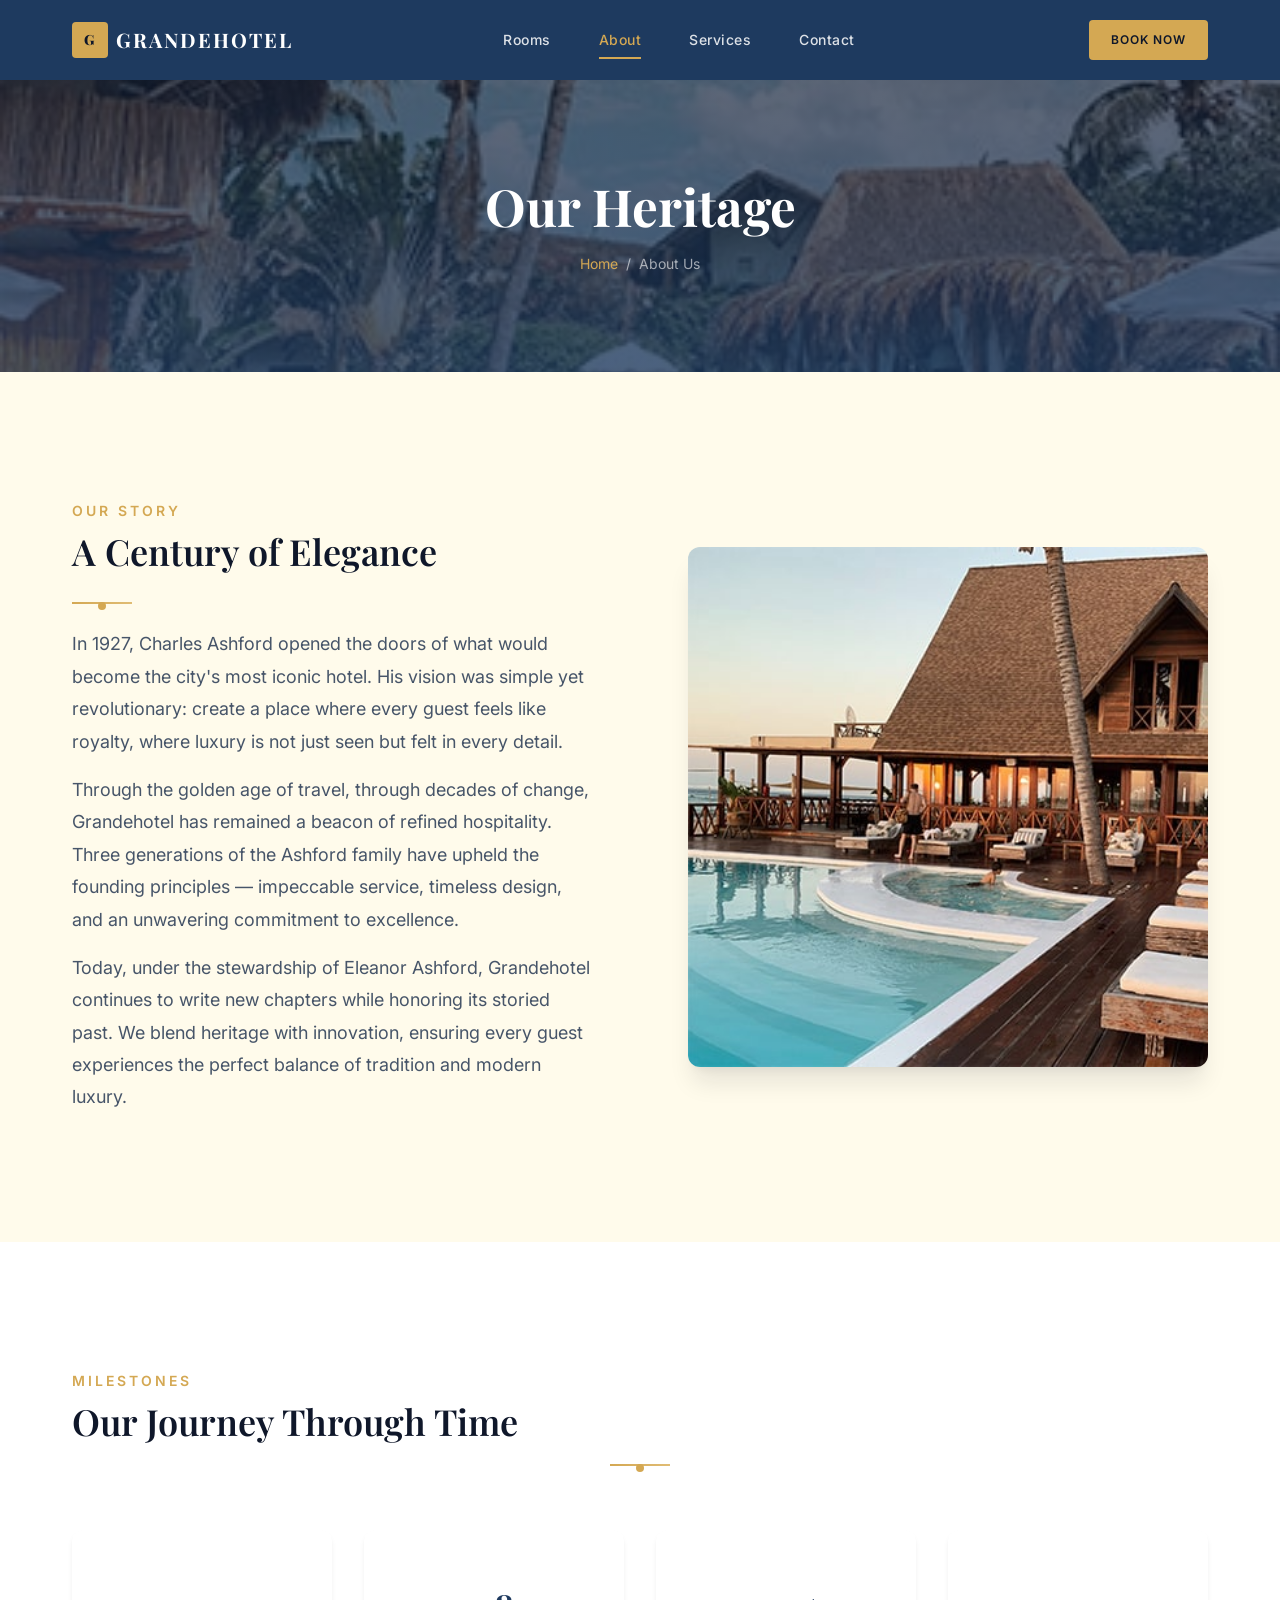
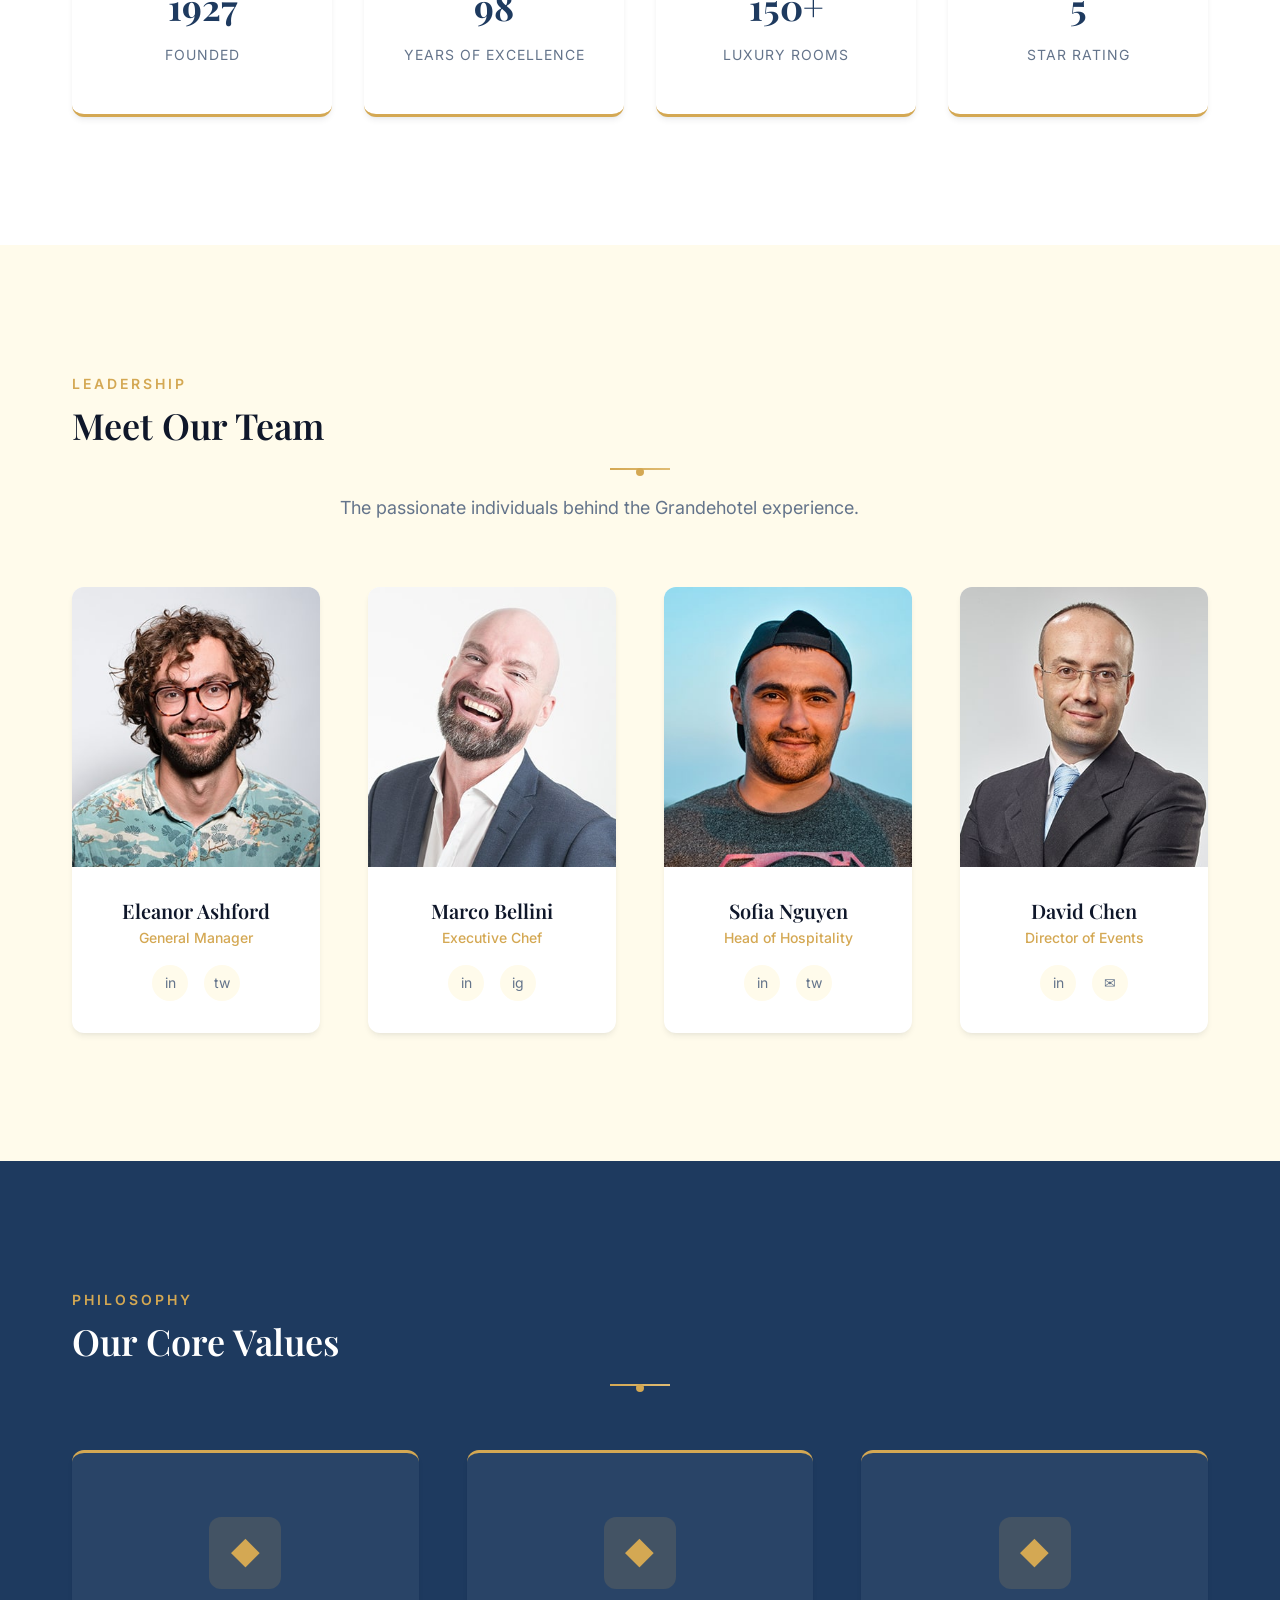
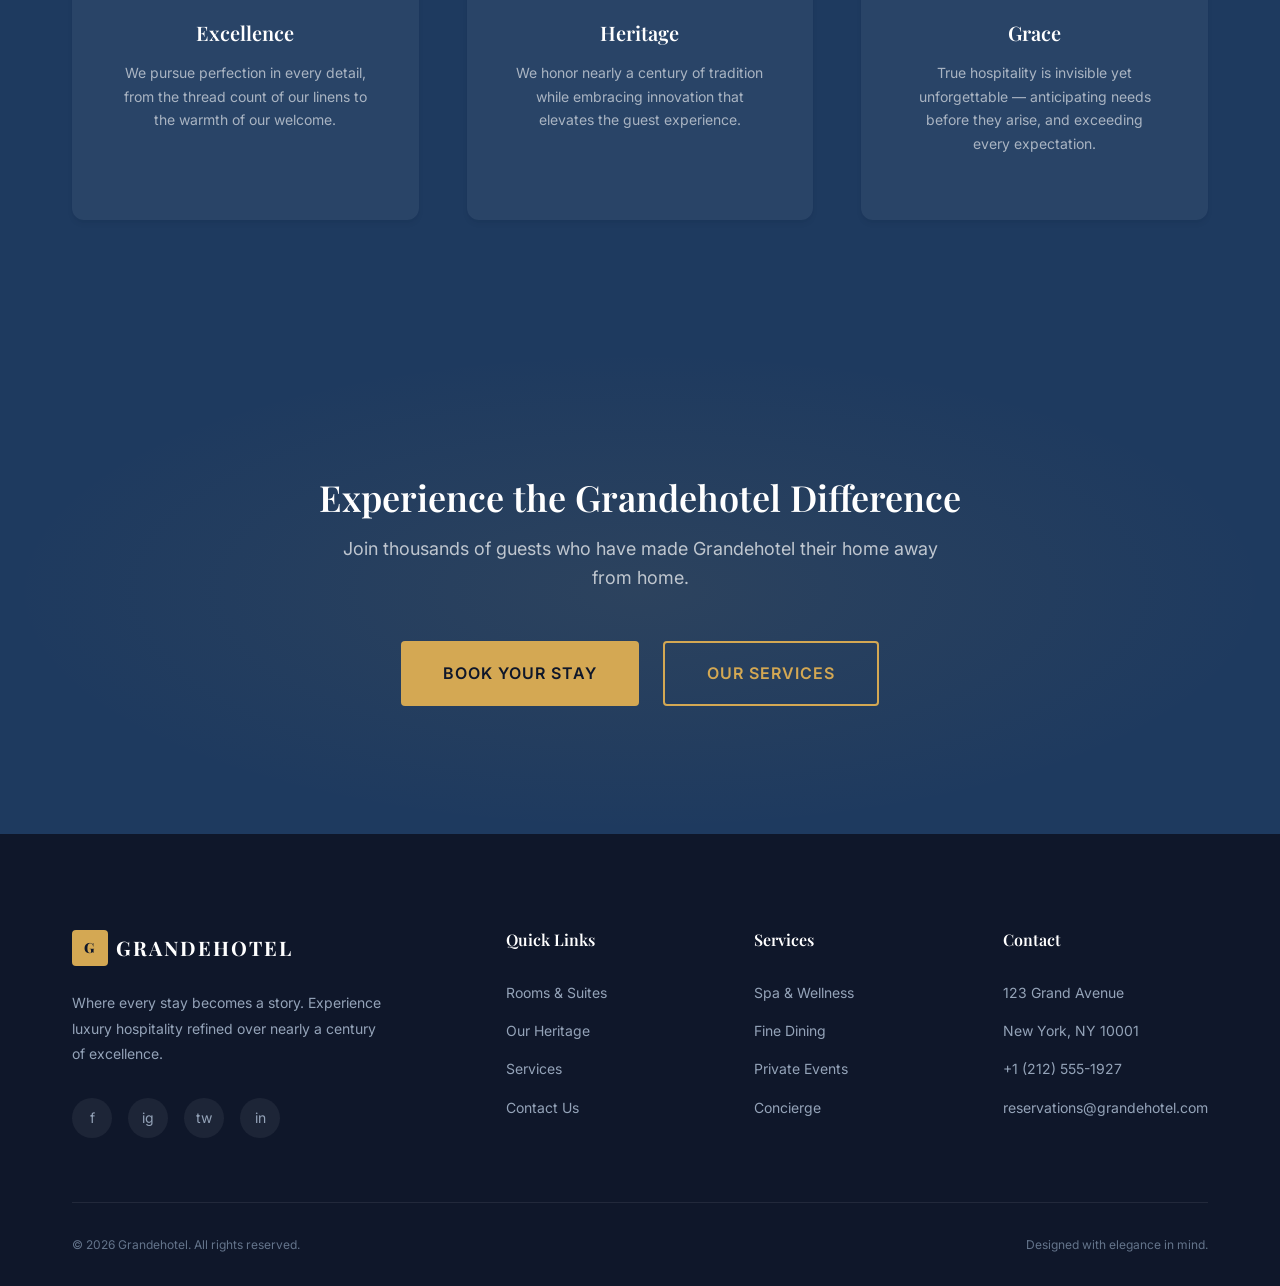
==== about.html @ 73b212d9 "Initial redesign: Hotel Booking Version: v1.0.0 Folder: hotel-booking-html-template" ====
<!DOCTYPE html>
<html lang="en">
<head>
  <meta charset="UTF-8">
  <meta name="viewport" content="width=device-width, initial-scale=1.0">
  <meta name="description" content="Discover the heritage and legacy of Grandehotel — nearly a century of luxury hospitality excellence.">
  <title>About Us — GRANDEHOTEL</title>
  <link rel="icon" href="data:image/svg+xml,<svg xmlns='http://www.w3.org/2000/svg' viewBox='0 0 100 100'><text y='.9em' font-size='90'>🏨</text></svg>">
  <link rel="stylesheet" href="assets/css/style.css">
</head>
<body>

  <!-- ========== HEADER ========== -->
  <header class="header header--dark-page">
    <div class="container header__inner">
      <a href="index.html" class="header__brand">
        <span class="header__brand-icon">G</span>
        GRANDEHOTEL
      </a>

      <nav class="header__nav">
        <a href="rooms.html" class="header__nav-link">Rooms</a>
        <a href="about.html" class="header__nav-link header__nav-link--active">About</a>
        <a href="services.html" class="header__nav-link">Services</a>
        <a href="contact.html" class="header__nav-link">Contact</a>
      </nav>

      <a href="contact.html#booking" class="btn btn--primary btn--sm header__cta">Book Now</a>

      <div class="header__burger" aria-label="Menu" role="button" tabindex="0">
        <span class="header__burger-line"></span>
        <span class="header__burger-line"></span>
        <span class="header__burger-line"></span>
      </div>
    </div>

    <nav class="header__mobile-nav">
      <a href="rooms.html" class="header__mobile-nav-link">Rooms</a>
      <a href="about.html" class="header__mobile-nav-link">About</a>
      <a href="services.html" class="header__mobile-nav-link">Services</a>
      <a href="contact.html" class="header__mobile-nav-link">Contact</a>
      <a href="contact.html#booking" class="btn btn--primary btn--full" style="margin-top:1rem;">Book Now</a>
    </nav>
  </header>

  <!-- ========== PAGE BANNER ========== -->
  <section class="page-banner">
    <div class="page-banner__bg" style="background-image: url('assets/img/about-2.jpg');"></div>
    <div class="container">
      <h1 class="page-banner__title">Our Heritage</h1>
      <div class="page-banner__breadcrumb">
        <a href="index.html">Home</a>
        <span>/</span>
        <span>About Us</span>
      </div>
    </div>
  </section>

  <!-- ========== OUR STORY ========== -->
  <section class="section section--cream">
    <div class="container">
      <div class="about-content">
        <div class="about-content__text reveal reveal--left">
          <span class="section-header__subtitle">Our Story</span>
          <h2>A Century of Elegance</h2>
          <div class="gold-divider gold-divider--left"></div>
          <p>In 1927, Charles Ashford opened the doors of what would become the city's most iconic hotel. His vision was simple yet revolutionary: create a place where every guest feels like royalty, where luxury is not just seen but felt in every detail.</p>
          <p>Through the golden age of travel, through decades of change, Grandehotel has remained a beacon of refined hospitality. Three generations of the Ashford family have upheld the founding principles — impeccable service, timeless design, and an unwavering commitment to excellence.</p>
          <p>Today, under the stewardship of Eleanor Ashford, Grandehotel continues to write new chapters while honoring its storied past. We blend heritage with innovation, ensuring every guest experiences the perfect balance of tradition and modern luxury.</p>
        </div>
        <div class="about-content__image reveal reveal--right">
          <img src="assets/img/about-3.jpg" alt="Grandehotel History" loading="lazy">
          <div class="about-content__image-accent"></div>
        </div>
      </div>
    </div>
  </section>

  <!-- ========== HISTORY TIMELINE ========== -->
  <section class="section section--white">
    <div class="container">
      <div class="section-header section-header--center reveal">
        <span class="section-header__subtitle">Milestones</span>
        <h2 class="section-header__title">Our Journey Through Time</h2>
        <div class="gold-divider"></div>
      </div>

      <div class="stats-grid reveal-stagger">
        <div class="stat-card">
          <div class="stat-card__number">1927</div>
          <div class="stat-card__label">Founded</div>
        </div>
        <div class="stat-card">
          <div class="stat-card__number">98</div>
          <div class="stat-card__label">Years of Excellence</div>
        </div>
        <div class="stat-card">
          <div class="stat-card__number">150+</div>
          <div class="stat-card__label">Luxury Rooms</div>
        </div>
        <div class="stat-card">
          <div class="stat-card__number">5</div>
          <div class="stat-card__label">Star Rating</div>
        </div>
      </div>
    </div>
  </section>

  <!-- ========== TEAM ========== -->
  <section class="section section--cream">
    <div class="container">
      <div class="section-header section-header--center reveal">
        <span class="section-header__subtitle">Leadership</span>
        <h2 class="section-header__title">Meet Our Team</h2>
        <div class="gold-divider"></div>
        <p class="section-header__text">The passionate individuals behind the Grandehotel experience.</p>
      </div>

      <div class="team-grid reveal-stagger">
        <div class="team-card">
          <div class="team-card__image">
            <img src="assets/img/team-1.jpg" alt="Eleanor Ashford" loading="lazy">
          </div>
          <div class="team-card__info">
            <h3 class="team-card__name">Eleanor Ashford</h3>
            <p class="team-card__role">General Manager</p>
            <div class="team-card__social">
              <a href="#" class="team-card__social-link" aria-label="LinkedIn">in</a>
              <a href="#" class="team-card__social-link" aria-label="Twitter">tw</a>
            </div>
          </div>
        </div>

        <div class="team-card">
          <div class="team-card__image">
            <img src="assets/img/team-2.jpg" alt="Marco Bellini" loading="lazy">
          </div>
          <div class="team-card__info">
            <h3 class="team-card__name">Marco Bellini</h3>
            <p class="team-card__role">Executive Chef</p>
            <div class="team-card__social">
              <a href="#" class="team-card__social-link" aria-label="LinkedIn">in</a>
              <a href="#" class="team-card__social-link" aria-label="Instagram">ig</a>
            </div>
          </div>
        </div>

        <div class="team-card">
          <div class="team-card__image">
            <img src="assets/img/team-3.jpg" alt="Sofia Nguyen" loading="lazy">
          </div>
          <div class="team-card__info">
            <h3 class="team-card__name">Sofia Nguyen</h3>
            <p class="team-card__role">Head of Hospitality</p>
            <div class="team-card__social">
              <a href="#" class="team-card__social-link" aria-label="LinkedIn">in</a>
              <a href="#" class="team-card__social-link" aria-label="Twitter">tw</a>
            </div>
          </div>
        </div>

        <div class="team-card">
          <div class="team-card__image">
            <img src="assets/img/team-4.jpg" alt="David Chen" loading="lazy">
          </div>
          <div class="team-card__info">
            <h3 class="team-card__name">David Chen</h3>
            <p class="team-card__role">Director of Events</p>
            <div class="team-card__social">
              <a href="#" class="team-card__social-link" aria-label="LinkedIn">in</a>
              <a href="#" class="team-card__social-link" aria-label="Email">✉</a>
            </div>
          </div>
        </div>
      </div>
    </div>
  </section>

  <!-- ========== VALUES ========== -->
  <section class="section section--navy">
    <div class="container">
      <div class="section-header section-header--center reveal">
        <span class="section-header__subtitle" style="color: var(--gold);">Philosophy</span>
        <h2 class="section-header__title">Our Core Values</h2>
        <div class="gold-divider"></div>
      </div>

      <div class="services-grid reveal-stagger">
        <div class="service-card" style="background: rgba(255,255,255,0.05); border-top-color: var(--gold);">
          <div class="service-card__icon" style="background: rgba(212,168,83,0.15);">◆</div>
          <h3 class="service-card__title" style="color: var(--white);">Excellence</h3>
          <p class="service-card__text" style="color: rgba(255,255,255,0.6);">We pursue perfection in every detail, from the thread count of our linens to the warmth of our welcome.</p>
        </div>
        <div class="service-card" style="background: rgba(255,255,255,0.05); border-top-color: var(--gold);">
          <div class="service-card__icon" style="background: rgba(212,168,83,0.15);">◆</div>
          <h3 class="service-card__title" style="color: var(--white);">Heritage</h3>
          <p class="service-card__text" style="color: rgba(255,255,255,0.6);">We honor nearly a century of tradition while embracing innovation that elevates the guest experience.</p>
        </div>
        <div class="service-card" style="background: rgba(255,255,255,0.05); border-top-color: var(--gold);">
          <div class="service-card__icon" style="background: rgba(212,168,83,0.15);">◆</div>
          <h3 class="service-card__title" style="color: var(--white);">Grace</h3>
          <p class="service-card__text" style="color: rgba(255,255,255,0.6);">True hospitality is invisible yet unforgettable — anticipating needs before they arise, and exceeding every expectation.</p>
        </div>
      </div>
    </div>
  </section>

  <!-- ========== CTA ========== -->
  <section class="cta-section">
    <div class="container">
      <h2 class="cta-section__title reveal">Experience the Grandehotel Difference</h2>
      <p class="cta-section__text reveal">Join thousands of guests who have made Grandehotel their home away from home.</p>
      <div class="cta-section__actions reveal">
        <a href="contact.html#booking" class="btn btn--primary btn--lg">Book Your Stay</a>
        <a href="services.html" class="btn btn--secondary btn--lg">Our Services</a>
      </div>
    </div>
  </section>

  <!-- ========== FOOTER ========== -->
  <footer class="footer">
    <div class="container">
      <div class="footer__top">
        <div>
          <div class="footer__brand">
            <span class="header__brand-icon">G</span>
            GRANDEHOTEL
          </div>
          <p class="footer__desc">Where every stay becomes a story. Experience luxury hospitality refined over nearly a century of excellence.</p>
          <div class="footer__social">
            <a href="#" class="footer__social-link" aria-label="Facebook">f</a>
            <a href="#" class="footer__social-link" aria-label="Instagram">ig</a>
            <a href="#" class="footer__social-link" aria-label="Twitter">tw</a>
            <a href="#" class="footer__social-link" aria-label="LinkedIn">in</a>
          </div>
        </div>
        <div>
          <h4 class="footer__col-title">Quick Links</h4>
          <div class="footer__links">
            <a href="rooms.html" class="footer__link">Rooms & Suites</a>
            <a href="about.html" class="footer__link">Our Heritage</a>
            <a href="services.html" class="footer__link">Services</a>
            <a href="contact.html" class="footer__link">Contact Us</a>
          </div>
        </div>
        <div>
          <h4 class="footer__col-title">Services</h4>
          <div class="footer__links">
            <a href="services.html" class="footer__link">Spa & Wellness</a>
            <a href="services.html" class="footer__link">Fine Dining</a>
            <a href="services.html" class="footer__link">Private Events</a>
            <a href="services.html" class="footer__link">Concierge</a>
          </div>
        </div>
        <div>
          <h4 class="footer__col-title">Contact</h4>
          <div class="footer__links">
            <span class="footer__link">123 Grand Avenue</span>
            <span class="footer__link">New York, NY 10001</span>
            <a href="tel:+12125551927" class="footer__link">+1 (212) 555-1927</a>
            <a href="mailto:reservations@grandehotel.com" class="footer__link">reservations@grandehotel.com</a>
          </div>
        </div>
      </div>
      <div class="footer__bottom">
        <span>&copy; 2026 Grandehotel. All rights reserved.</span>
        <span>Designed with elegance in mind.</span>
      </div>
    </div>
  </footer>

  <script src="assets/js/main.js"></script>
</body>
</html>
---- assets/css/style.css ----
/* ============================================
   GRANDEHOTEL — Luxury Hotel Booking Template
   Design System & Component Styles
   ============================================ */

/* --- Google Fonts --- */
@import url('https://fonts.googleapis.com/css2?family=Playfair+Display:ital,wght@0,400;0,500;0,600;0,700;0,800;1,400;1,500;1,600&family=Inter:wght@300;400;500;600;700&display=swap');

/* --- CSS Custom Properties --- */
:root {
  /* Colors */
  --navy: #1E3A5F;
  --navy-light: #2A4F7A;
  --navy-dark: #152B47;
  --gold: #D4A853;
  --gold-light: #E0BC74;
  --gold-dark: #B8903D;
  --cream: #FFFBEB;
  --cream-dark: #F5EED6;
  --dark: #0F172A;
  --dark-lighter: #1E293B;
  --white: #FFFFFF;
  --gray-100: #F1F5F9;
  --gray-200: #E2E8F0;
  --gray-300: #CBD5E1;
  --gray-400: #94A3B8;
  --gray-500: #64748B;
  --gray-600: #475569;
  --gray-700: #334155;
  --gray-800: #1E293B;
  --gray-900: #0F172A;

  /* Typography */
  --font-display: 'Playfair Display', Georgia, 'Times New Roman', serif;
  --font-body: 'Inter', -apple-system, BlinkMacSystemFont, 'Segoe UI', sans-serif;

  /* Font Sizes */
  --text-xs: 0.75rem;
  --text-sm: 0.875rem;
  --text-base: 1rem;
  --text-lg: 1.125rem;
  --text-xl: 1.25rem;
  --text-2xl: 1.5rem;
  --text-3xl: 1.875rem;
  --text-4xl: 2.25rem;
  --text-5xl: 3rem;
  --text-6xl: 3.75rem;

  /* Spacing */
  --space-xs: 0.25rem;
  --space-sm: 0.5rem;
  --space-md: 1rem;
  --space-lg: 1.5rem;
  --space-xl: 2rem;
  --space-2xl: 3rem;
  --space-3xl: 4rem;
  --space-4xl: 6rem;
  --space-5xl: 8rem;

  /* Layout */
  --container-max: 1200px;
  --container-narrow: 900px;
  --container-wide: 1400px;
  --header-height: 80px;

  /* Border Radius */
  --radius-sm: 4px;
  --radius-md: 8px;
  --radius-lg: 12px;
  --radius-xl: 16px;
  --radius-full: 9999px;

  /* Shadows */
  --shadow-sm: 0 1px 2px rgba(15, 23, 42, 0.05);
  --shadow-md: 0 4px 6px -1px rgba(15, 23, 42, 0.07), 0 2px 4px -2px rgba(15, 23, 42, 0.05);
  --shadow-lg: 0 10px 15px -3px rgba(15, 23, 42, 0.08), 0 4px 6px -4px rgba(15, 23, 42, 0.04);
  --shadow-xl: 0 20px 25px -5px rgba(15, 23, 42, 0.1), 0 8px 10px -6px rgba(15, 23, 42, 0.06);
  --shadow-gold: 0 4px 14px rgba(212, 168, 83, 0.25);

  /* Transitions */
  --transition-fast: 150ms ease;
  --transition-base: 250ms ease;
  --transition-slow: 400ms ease;
  --transition-elegant: 500ms cubic-bezier(0.25, 0.46, 0.45, 0.94);

  /* Z-index */
  --z-dropdown: 100;
  --z-sticky: 200;
  --z-header: 300;
  --z-overlay: 400;
  --z-modal: 500;
}

/* --- Reset & Base --- */
*,
*::before,
*::after {
  box-sizing: border-box;
  margin: 0;
  padding: 0;
}

html {
  scroll-behavior: smooth;
  -webkit-text-size-adjust: 100%;
  font-size: 16px;
}

body {
  font-family: var(--font-body);
  font-size: var(--text-base);
  font-weight: 400;
  line-height: 1.6;
  color: var(--gray-700);
  background-color: var(--cream);
  -webkit-font-smoothing: antialiased;
  -moz-osx-font-smoothing: grayscale;
  overflow-x: hidden;
}

img {
  max-width: 100%;
  height: auto;
  display: block;
}

a {
  text-decoration: none;
  color: inherit;
  transition: color var(--transition-base);
}

ul, ol {
  list-style: none;
}

button, input, textarea, select {
  font-family: inherit;
  font-size: inherit;
  border: none;
  outline: none;
  background: none;
}

button {
  cursor: pointer;
}

h1, h2, h3, h4, h5, h6 {
  font-family: var(--font-display);
  font-weight: 600;
  line-height: 1.2;
  color: var(--dark);
}

h1 { font-size: var(--text-5xl); }
h2 { font-size: var(--text-4xl); }
h3 { font-size: var(--text-2xl); }
h4 { font-size: var(--text-xl); }
h5 { font-size: var(--text-lg); }
h6 { font-size: var(--text-base); }

p {
  margin-bottom: var(--space-md);
}

p:last-child {
  margin-bottom: 0;
}

/* --- Utility Classes --- */
.container {
  width: 100%;
  max-width: var(--container-max);
  margin: 0 auto;
  padding: 0 var(--space-xl);
}

.container--narrow {
  max-width: var(--container-narrow);
}

.container--wide {
  max-width: var(--container-wide);
}

.section {
  padding: var(--space-5xl) 0;
}

.section--sm {
  padding: var(--space-3xl) 0;
}

.section--lg {
  padding: var(--space-5xl) 0;
}

.section--cream {
  background-color: var(--cream);
}

.section--white {
  background-color: var(--white);
}

.section--dark {
  background-color: var(--dark);
  color: var(--gray-300);
}

.section--dark h2,
.section--dark h3,
.section--dark h4 {
  color: var(--white);
}

.section--navy {
  background-color: var(--navy);
  color: var(--gray-200);
}

.section--navy h2,
.section--navy h3,
.section--navy h4 {
  color: var(--white);
}

/* Text alignment */
.text-center { text-align: center; }
.text-left { text-align: left; }
.text-right { text-align: right; }

/* --- Gold Divider --- */
.gold-divider {
  width: 60px;
  height: 2px;
  background: linear-gradient(90deg, var(--gold), var(--gold-light));
  margin: var(--space-lg) auto;
  border: none;
}

.gold-divider--left {
  margin-left: 0;
}

.gold-divider--wide {
  width: 100px;
}

.gold-divider::before {
  content: '';
  display: block;
  width: 8px;
  height: 8px;
  background: var(--gold);
  border-radius: 50%;
  margin: -3px auto 0;
}

/* --- Section Header --- */
.section-header {
  margin-bottom: var(--space-3xl);
}

.section-header__subtitle {
  font-family: var(--font-body);
  font-size: var(--text-sm);
  font-weight: 600;
  letter-spacing: 3px;
  text-transform: uppercase;
  color: var(--gold);
  margin-bottom: var(--space-sm);
  display: block;
}

.section-header__title {
  font-family: var(--font-display);
  font-size: var(--text-4xl);
  color: var(--dark);
  margin-bottom: var(--space-md);
}

.section-header__text {
  font-size: var(--text-lg);
  color: var(--gray-500);
  max-width: 600px;
}

.section-header--center .section-header__text {
  margin: 0 auto;
}

/* --- Buttons --- */
.btn {
  display: inline-flex;
  align-items: center;
  justify-content: center;
  gap: var(--space-sm);
  padding: 14px 32px;
  font-family: var(--font-body);
  font-size: var(--text-sm);
  font-weight: 600;
  letter-spacing: 1px;
  text-transform: uppercase;
  border-radius: var(--radius-sm);
  transition: all var(--transition-base);
  white-space: nowrap;
}

.btn--primary {
  background-color: var(--gold);
  color: var(--dark);
}

.btn--primary:hover {
  background-color: var(--gold-dark);
  box-shadow: var(--shadow-gold);
  transform: translateY(-1px);
}

.btn--secondary {
  background-color: transparent;
  color: var(--gold);
  border: 2px solid var(--gold);
}

.btn--secondary:hover {
  background-color: var(--gold);
  color: var(--dark);
}

.btn--dark {
  background-color: var(--navy);
  color: var(--white);
}

.btn--dark:hover {
  background-color: var(--navy-light);
}

.btn--white {
  background-color: var(--white);
  color: var(--dark);
}

.btn--white:hover {
  background-color: var(--cream);
  transform: translateY(-1px);
}

.btn--sm {
  padding: 10px 22px;
  font-size: var(--text-xs);
}

.btn--lg {
  padding: 18px 42px;
  font-size: var(--text-base);
}

.btn--full {
  width: 100%;
}

/* ============================================
   HEADER
   ============================================ */
.header {
  position: fixed;
  top: 0;
  left: 0;
  right: 0;
  height: var(--header-height);
  background-color: transparent;
  z-index: var(--z-header);
  transition: all var(--transition-base);
}

.header--scrolled {
  background-color: var(--white);
  box-shadow: var(--shadow-md);
}

.header--dark-page {
  background-color: var(--navy);
}

.header--dark-page.header--scrolled {
  background-color: var(--navy);
  box-shadow: var(--shadow-lg);
}

.header__inner {
  display: flex;
  align-items: center;
  justify-content: space-between;
  height: 100%;
}

/* Brand */
.header__brand {
  display: flex;
  align-items: center;
  gap: var(--space-sm);
  font-family: var(--font-display);
  font-size: var(--text-xl);
  font-weight: 700;
  color: var(--white);
  letter-spacing: 2px;
}

.header--scrolled .header__brand {
  color: var(--dark);
}

.header__brand-icon {
  width: 36px;
  height: 36px;
  display: flex;
  align-items: center;
  justify-content: center;
  background-color: var(--gold);
  color: var(--dark);
  font-size: var(--text-sm);
  font-weight: 800;
  border-radius: var(--radius-sm);
}

/* Nav */
.header__nav {
  display: flex;
  align-items: center;
  gap: var(--space-2xl);
}

.header__nav-link {
  font-family: var(--font-body);
  font-size: var(--text-sm);
  font-weight: 500;
  color: rgba(255, 255, 255, 0.85);
  letter-spacing: 0.5px;
  position: relative;
  padding: var(--space-sm) 0;
}

.header--scrolled .header__nav-link {
  color: var(--gray-600);
}

.header__nav-link:hover {
  color: var(--gold);
}

.header__nav-link::after {
  content: '';
  position: absolute;
  bottom: 0;
  left: 0;
  width: 0;
  height: 2px;
  background-color: var(--gold);
  transition: width var(--transition-base);
}

.header__nav-link:hover::after,
.header__nav-link--active::after {
  width: 100%;
}

.header__nav-link--active {
  color: var(--gold);
}

/* Header CTA */
.header__cta {
  margin-left: var(--space-lg);
}

/* Burger */
.header__burger {
  display: none;
  flex-direction: column;
  gap: 5px;
  width: 28px;
  padding: 4px 0;
  cursor: pointer;
}

.header__burger-line {
  display: block;
  width: 100%;
  height: 2px;
  background-color: var(--white);
  border-radius: 2px;
  transition: all var(--transition-base);
}

.header--scrolled .header__burger-line {
  background-color: var(--dark);
}

/* Mobile Nav */
.header__mobile-nav {
  display: none;
  position: fixed;
  top: var(--header-height);
  left: 0;
  right: 0;
  bottom: 0;
  background-color: var(--navy);
  z-index: var(--z-overlay);
  padding: var(--space-2xl);
}

.header__mobile-nav--open {
  display: flex;
  flex-direction: column;
  gap: var(--space-xl);
  animation: slideDown 0.3s ease;
}

.header__mobile-nav-link {
  font-family: var(--font-display);
  font-size: var(--text-2xl);
  color: var(--white);
  padding: var(--space-md) 0;
  border-bottom: 1px solid rgba(255, 255, 255, 0.1);
}

.header__mobile-nav-link:hover {
  color: var(--gold);
}

@keyframes slideDown {
  from { opacity: 0; transform: translateY(-10px); }
  to { opacity: 1; transform: translateY(0); }
}

/* ============================================
   HERO
   ============================================ */
.hero {
  position: relative;
  min-height: 100vh;
  display: flex;
  align-items: center;
  justify-content: center;
  overflow: hidden;
}

.hero__bg {
  position: absolute;
  inset: 0;
  background-size: cover;
  background-position: center;
  background-repeat: no-repeat;
}

.hero__bg::after {
  content: '';
  position: absolute;
  inset: 0;
  background: linear-gradient(
    180deg,
    rgba(15, 23, 42, 0.55) 0%,
    rgba(30, 58, 95, 0.7) 50%,
    rgba(15, 23, 42, 0.85) 100%
  );
}

.hero__content {
  position: relative;
  z-index: 2;
  text-align: center;
  max-width: 800px;
  padding: 0 var(--space-xl);
}

.hero__subtitle {
  font-family: var(--font-body);
  font-size: var(--text-sm);
  font-weight: 500;
  letter-spacing: 4px;
  text-transform: uppercase;
  color: var(--gold);
  margin-bottom: var(--space-lg);
  display: block;
}

.hero__title {
  font-family: var(--font-display);
  font-size: clamp(2.5rem, 5vw, 4.5rem);
  font-weight: 700;
  color: var(--white);
  line-height: 1.15;
  margin-bottom: var(--space-xl);
}

.hero__title span {
  color: var(--gold);
  font-style: italic;
}

.hero__text {
  font-size: var(--text-lg);
  color: rgba(255, 255, 255, 0.8);
  margin-bottom: var(--space-2xl);
  max-width: 600px;
  margin-left: auto;
  margin-right: auto;
}

.hero__actions {
  display: flex;
  gap: var(--space-lg);
  justify-content: center;
  flex-wrap: wrap;
}

/* Hero Booking Form */
.hero__booking {
  position: relative;
  z-index: 3;
  margin-top: var(--space-3xl);
  background-color: rgba(255, 255, 255, 0.95);
  backdrop-filter: blur(10px);
  border-radius: var(--radius-lg);
  padding: var(--space-2xl);
  box-shadow: var(--shadow-xl);
  max-width: 900px;
  margin-left: auto;
  margin-right: auto;
}

.hero__booking-form {
  display: grid;
  grid-template-columns: repeat(4, 1fr);
  gap: var(--space-lg);
  align-items: end;
}

.form-group {
  display: flex;
  flex-direction: column;
  gap: var(--space-xs);
}

.form-group__label {
  font-size: var(--text-xs);
  font-weight: 600;
  text-transform: uppercase;
  letter-spacing: 1px;
  color: var(--gray-500);
}

.form-group__input,
.form-group__select {
  padding: 12px 16px;
  border: 1px solid var(--gray-200);
  border-radius: var(--radius-sm);
  font-size: var(--text-sm);
  color: var(--dark);
  background-color: var(--white);
  transition: border-color var(--transition-base);
}

.form-group__input:focus,
.form-group__select:focus {
  border-color: var(--gold);
  box-shadow: 0 0 0 3px rgba(212, 168, 83, 0.15);
}

.form-group__input::placeholder {
  color: var(--gray-400);
}

/* ============================================
   ROOMS
   ============================================ */
.rooms-grid {
  display: grid;
  grid-template-columns: repeat(3, 1fr);
  gap: var(--space-2xl);
}

.room-card {
  background-color: var(--white);
  border-radius: var(--radius-lg);
  overflow: hidden;
  box-shadow: var(--shadow-md);
  transition: all var(--transition-elegant);
}

.room-card:hover {
  transform: translateY(-6px);
  box-shadow: var(--shadow-xl);
}

.room-card__image {
  position: relative;
  height: 260px;
  overflow: hidden;
}

.room-card__image img {
  width: 100%;
  height: 100%;
  object-fit: cover;
  transition: transform var(--transition-slow);
}

.room-card:hover .room-card__image img {
  transform: scale(1.06);
}

.room-card__badge {
  position: absolute;
  top: var(--space-lg);
  left: var(--space-lg);
  padding: 6px 14px;
  background-color: var(--gold);
  color: var(--dark);
  font-size: var(--text-xs);
  font-weight: 700;
  text-transform: uppercase;
  letter-spacing: 1px;
  border-radius: var(--radius-sm);
}

.room-card__price {
  position: absolute;
  bottom: var(--space-lg);
  right: var(--space-lg);
  padding: 8px 16px;
  background-color: rgba(15, 23, 42, 0.85);
  color: var(--white);
  border-radius: var(--radius-sm);
}

.room-card__price-amount {
  font-family: var(--font-display);
  font-size: var(--text-xl);
  font-weight: 700;
  color: var(--gold);
}

.room-card__price-night {
  font-size: var(--text-xs);
  color: rgba(255, 255, 255, 0.7);
  margin-left: 2px;
}

.room-card__body {
  padding: var(--space-xl);
}

.room-card__type {
  font-size: var(--text-xs);
  font-weight: 600;
  text-transform: uppercase;
  letter-spacing: 2px;
  color: var(--gold);
  margin-bottom: var(--space-sm);
}

.room-card__title {
  font-family: var(--font-display);
  font-size: var(--text-2xl);
  color: var(--dark);
  margin-bottom: var(--space-md);
}

.room-card__desc {
  font-size: var(--text-sm);
  color: var(--gray-500);
  line-height: 1.7;
  margin-bottom: var(--space-lg);
}

.room-card__amenities {
  display: flex;
  gap: var(--space-lg);
  padding-top: var(--space-lg);
  border-top: 1px solid var(--gray-200);
  margin-bottom: var(--space-lg);
}

.room-card__amenity {
  display: flex;
  align-items: center;
  gap: var(--space-xs);
  font-size: var(--text-xs);
  color: var(--gray-500);
}

.room-card__amenity-icon {
  color: var(--gold);
  font-size: var(--text-base);
}

/* ============================================
   ABOUT
   ============================================ */
.about-hero {
  position: relative;
  min-height: 60vh;
  display: flex;
  align-items: center;
  justify-content: center;
  overflow: hidden;
}

.about-hero__bg {
  position: absolute;
  inset: 0;
  background-size: cover;
  background-position: center;
}

.about-hero__bg::after {
  content: '';
  position: absolute;
  inset: 0;
  background: linear-gradient(
    180deg,
    rgba(15, 23, 42, 0.6) 0%,
    rgba(30, 58, 95, 0.75) 100%
  );
}

.about-hero__content {
  position: relative;
  z-index: 2;
  text-align: center;
  color: var(--white);
}

.about-hero__title {
  font-family: var(--font-display);
  font-size: clamp(2.5rem, 5vw, 4rem);
  font-weight: 700;
  color: var(--white);
  margin-bottom: var(--space-md);
}

.about-hero__text {
  font-size: var(--text-lg);
  color: rgba(255, 255, 255, 0.8);
}

/* About Content */
.about-content {
  display: grid;
  grid-template-columns: 1fr 1fr;
  gap: var(--space-4xl);
  align-items: center;
}

.about-content__image {
  border-radius: var(--radius-lg);
  overflow: hidden;
  box-shadow: var(--shadow-xl);
  position: relative;
}

.about-content__image img {
  width: 100%;
  height: auto;
  display: block;
}

.about-content__image-accent {
  position: absolute;
  bottom: -20px;
  right: -20px;
  width: 120px;
  height: 120px;
  border: 3px solid var(--gold);
  border-radius: var(--radius-lg);
  z-index: -1;
}

.about-content__text h2 {
  font-size: var(--text-4xl);
  margin-bottom: var(--space-xl);
}

.about-content__text p {
  color: var(--gray-600);
  font-size: var(--text-lg);
  line-height: 1.8;
}

/* Stats */
.stats-grid {
  display: grid;
  grid-template-columns: repeat(4, 1fr);
  gap: var(--space-xl);
  margin-top: var(--space-3xl);
}

.stat-card {
  text-align: center;
  padding: var(--space-2xl) var(--space-lg);
  background-color: var(--white);
  border-radius: var(--radius-lg);
  box-shadow: var(--shadow-md);
  border-bottom: 3px solid var(--gold);
}

.stat-card__number {
  font-family: var(--font-display);
  font-size: var(--text-4xl);
  font-weight: 700;
  color: var(--navy);
  margin-bottom: var(--space-sm);
}

.stat-card__label {
  font-size: var(--text-sm);
  color: var(--gray-500);
  text-transform: uppercase;
  letter-spacing: 1px;
}

/* ============================================
   TEAM
   ============================================ */
.team-grid {
  display: grid;
  grid-template-columns: repeat(4, 1fr);
  gap: var(--space-2xl);
}

.team-card {
  text-align: center;
  background-color: var(--white);
  border-radius: var(--radius-lg);
  overflow: hidden;
  box-shadow: var(--shadow-md);
  transition: all var(--transition-elegant);
}

.team-card:hover {
  transform: translateY(-4px);
  box-shadow: var(--shadow-xl);
}

.team-card__image {
  width: 100%;
  height: 280px;
  overflow: hidden;
}

.team-card__image img {
  width: 100%;
  height: 100%;
  object-fit: cover;
  transition: transform var(--transition-slow);
}

.team-card:hover .team-card__image img {
  transform: scale(1.05);
}

.team-card__info {
  padding: var(--space-xl);
}

.team-card__name {
  font-family: var(--font-display);
  font-size: var(--text-xl);
  color: var(--dark);
  margin-bottom: var(--space-xs);
}

.team-card__role {
  font-size: var(--text-sm);
  color: var(--gold);
  font-weight: 500;
  margin-bottom: var(--space-md);
}

.team-card__social {
  display: flex;
  justify-content: center;
  gap: var(--space-md);
}

.team-card__social-link {
  width: 36px;
  height: 36px;
  display: flex;
  align-items: center;
  justify-content: center;
  border-radius: 50%;
  background-color: var(--cream);
  color: var(--gray-500);
  font-size: var(--text-sm);
  transition: all var(--transition-base);
}

.team-card__social-link:hover {
  background-color: var(--gold);
  color: var(--white);
}

/* ============================================
   SERVICES / AMENITIES
   ============================================ */
.services-grid {
  display: grid;
  grid-template-columns: repeat(3, 1fr);
  gap: var(--space-2xl);
}

.service-card {
  padding: var(--space-3xl) var(--space-2xl);
  background-color: var(--white);
  border-radius: var(--radius-lg);
  text-align: center;
  box-shadow: var(--shadow-md);
  transition: all var(--transition-elegant);
  border-top: 3px solid transparent;
}

.service-card:hover {
  transform: translateY(-4px);
  box-shadow: var(--shadow-xl);
  border-top-color: var(--gold);
}

.service-card__icon {
  width: 72px;
  height: 72px;
  margin: 0 auto var(--space-xl);
  display: flex;
  align-items: center;
  justify-content: center;
  background-color: var(--cream);
  color: var(--gold);
  font-size: var(--text-3xl);
  border-radius: var(--radius-lg);
  transition: all var(--transition-base);
}

.service-card:hover .service-card__icon {
  background-color: var(--gold);
  color: var(--white);
}

.service-card__title {
  font-family: var(--font-display);
  font-size: var(--text-xl);
  color: var(--dark);
  margin-bottom: var(--space-md);
}

.service-card__text {
  font-size: var(--text-sm);
  color: var(--gray-500);
  line-height: 1.7;
}

/* Amenities Detail Grid */
.amenities-detail-grid {
  display: grid;
  grid-template-columns: repeat(2, 1fr);
  gap: var(--space-2xl);
}

.amenity-detail {
  display: flex;
  gap: var(--space-xl);
  padding: var(--space-xl);
  background-color: var(--white);
  border-radius: var(--radius-lg);
  box-shadow: var(--shadow-sm);
}

.amenity-detail__icon {
  width: 56px;
  height: 56px;
  min-width: 56px;
  display: flex;
  align-items: center;
  justify-content: center;
  background-color: var(--cream);
  color: var(--gold);
  font-size: var(--text-2xl);
  border-radius: var(--radius-md);
}

.amenity-detail__content h4 {
  font-size: var(--text-lg);
  margin-bottom: var(--space-sm);
}

.amenity-detail__content p {
  font-size: var(--text-sm);
  color: var(--gray-500);
}

/* Video Section */
.video-section {
  position: relative;
  border-radius: var(--radius-xl);
  overflow: hidden;
  height: 500px;
  background-color: var(--dark);
}

.video-section__bg {
  width: 100%;
  height: 100%;
  object-fit: cover;
  opacity: 0.6;
}

.video-section__overlay {
  position: absolute;
  inset: 0;
  display: flex;
  flex-direction: column;
  align-items: center;
  justify-content: center;
  background: rgba(15, 23, 42, 0.4);
}

.video-section__play {
  width: 90px;
  height: 90px;
  display: flex;
  align-items: center;
  justify-content: center;
  background-color: var(--gold);
  color: var(--dark);
  border-radius: 50%;
  font-size: var(--text-2xl);
  cursor: pointer;
  transition: all var(--transition-base);
  box-shadow: 0 0 0 12px rgba(212, 168, 83, 0.2);
  margin-bottom: var(--space-xl);
}

.video-section__play:hover {
  transform: scale(1.1);
  box-shadow: 0 0 0 18px rgba(212, 168, 83, 0.15);
}

.video-section__play::after {
  content: '';
  display: block;
  width: 0;
  height: 0;
  border-style: solid;
  border-width: 12px 0 12px 20px;
  border-color: transparent transparent transparent var(--dark);
  margin-left: 4px;
}

.video-section__title {
  font-family: var(--font-display);
  font-size: var(--text-3xl);
  color: var(--white);
}

/* ============================================
   TESTIMONIALS
   ============================================ */
.testimonials-grid {
  display: grid;
  grid-template-columns: repeat(2, 1fr);
  gap: var(--space-2xl);
}

.testimonial-card {
  padding: var(--space-2xl);
  background-color: var(--white);
  border-radius: var(--radius-lg);
  box-shadow: var(--shadow-md);
  position: relative;
}

.testimonial-card::before {
  content: '\201C';
  position: absolute;
  top: var(--space-lg);
  right: var(--space-2xl);
  font-family: var(--font-display);
  font-size: 6rem;
  color: var(--gold);
  opacity: 0.2;
  line-height: 1;
}

.testimonial-card__stars {
  display: flex;
  gap: 4px;
  margin-bottom: var(--space-lg);
  color: var(--gold);
  font-size: var(--text-sm);
}

.testimonial-card__text {
  font-family: var(--font-display);
  font-size: var(--text-lg);
  font-style: italic;
  color: var(--gray-700);
  line-height: 1.8;
  margin-bottom: var(--space-xl);
}

.testimonial-card__author {
  display: flex;
  align-items: center;
  gap: var(--space-md);
}

.testimonial-card__avatar {
  width: 56px;
  height: 56px;
  border-radius: 50%;
  overflow: hidden;
  border: 2px solid var(--gold);
}

.testimonial-card__avatar img {
  width: 100%;
  height: 100%;
  object-fit: cover;
}

.testimonial-card__name {
  font-family: var(--font-display);
  font-size: var(--text-base);
  font-weight: 600;
  color: var(--dark);
}

.testimonial-card__role {
  font-size: var(--text-xs);
  color: var(--gray-500);
}

/* ============================================
   BOOKING FORM (Contact / Inquiry)
   ============================================ */
.booking-form {
  max-width: 700px;
  margin: 0 auto;
}

.booking-form__grid {
  display: grid;
  grid-template-columns: 1fr 1fr;
  gap: var(--space-lg);
  margin-bottom: var(--space-lg);
}

.booking-form__grid--full {
  grid-template-columns: 1fr;
}

.form-group textarea {
  resize: vertical;
  min-height: 120px;
}

.booking-form__submit {
  margin-top: var(--space-lg);
  text-align: center;
}

/* ============================================
   CONTACT
   ============================================ */
.contact-grid {
  display: grid;
  grid-template-columns: repeat(3, 1fr);
  gap: var(--space-2xl);
  margin-bottom: var(--space-3xl);
}

.contact-card {
  padding: var(--space-2xl);
  background-color: var(--white);
  border-radius: var(--radius-lg);
  text-align: center;
  box-shadow: var(--shadow-md);
  transition: all var(--transition-base);
}

.contact-card:hover {
  transform: translateY(-3px);
  box-shadow: var(--shadow-lg);
}

.contact-card__icon {
  width: 60px;
  height: 60px;
  margin: 0 auto var(--space-lg);
  display: flex;
  align-items: center;
  justify-content: center;
  background-color: var(--cream);
  color: var(--gold);
  font-size: var(--text-2xl);
  border-radius: 50%;
}

.contact-card__title {
  font-family: var(--font-display);
  font-size: var(--text-lg);
  color: var(--dark);
  margin-bottom: var(--space-sm);
}

.contact-card__text {
  font-size: var(--text-sm);
  color: var(--gray-500);
  line-height: 1.7;
}

.contact-card__link {
  display: inline-block;
  margin-top: var(--space-sm);
  color: var(--gold);
  font-weight: 600;
  font-size: var(--text-sm);
}

.contact-card__link:hover {
  color: var(--gold-dark);
}

/* Map Placeholder */
.map-placeholder {
  width: 100%;
  height: 400px;
  background-color: var(--gray-200);
  border-radius: var(--radius-lg);
  display: flex;
  align-items: center;
  justify-content: center;
  overflow: hidden;
}

.map-placeholder__content {
  text-align: center;
  color: var(--gray-500);
}

.map-placeholder__icon {
  font-size: var(--text-4xl);
  margin-bottom: var(--space-md);
  color: var(--gold);
}

.map-placeholder__text {
  font-size: var(--text-lg);
  font-weight: 500;
}

/* Hours Table */
.hours-table {
  width: 100%;
  max-width: 500px;
  margin: 0 auto;
  background-color: var(--white);
  border-radius: var(--radius-lg);
  overflow: hidden;
  box-shadow: var(--shadow-md);
}

.hours-table__row {
  display: flex;
  justify-content: space-between;
  padding: var(--space-lg) var(--space-xl);
  border-bottom: 1px solid var(--gray-200);
}

.hours-table__row:last-child {
  border-bottom: none;
}

.hours-table__day {
  font-weight: 600;
  color: var(--dark);
  font-size: var(--text-sm);
}

.hours-table__time {
  color: var(--gray-500);
  font-size: var(--text-sm);
}

/* ============================================
   CTA
   ============================================ */
.cta-section {
  position: relative;
  padding: var(--space-5xl) 0;
  background-color: var(--navy);
  text-align: center;
  overflow: hidden;
}

.cta-section::before {
  content: '';
  position: absolute;
  inset: 0;
  background: radial-gradient(ellipse at center, rgba(212, 168, 83, 0.08) 0%, transparent 70%);
}

.cta-section__title {
  font-family: var(--font-display);
  font-size: var(--text-4xl);
  color: var(--white);
  margin-bottom: var(--space-md);
  position: relative;
}

.cta-section__text {
  font-size: var(--text-lg);
  color: rgba(255, 255, 255, 0.7);
  margin-bottom: var(--space-2xl);
  max-width: 600px;
  margin-left: auto;
  margin-right: auto;
  position: relative;
}

.cta-section__actions {
  position: relative;
  display: flex;
  gap: var(--space-lg);
  justify-content: center;
  flex-wrap: wrap;
}

/* ============================================
   FOOTER
   ============================================ */
.footer {
  background-color: var(--dark);
  color: var(--gray-400);
  padding-top: var(--space-4xl);
}

.footer__top {
  display: grid;
  grid-template-columns: 2fr 1fr 1fr 1fr;
  gap: var(--space-3xl);
  padding-bottom: var(--space-3xl);
  border-bottom: 1px solid rgba(255, 255, 255, 0.08);
}

.footer__brand {
  font-family: var(--font-display);
  font-size: var(--text-xl);
  font-weight: 700;
  color: var(--white);
  letter-spacing: 2px;
  margin-bottom: var(--space-lg);
  display: flex;
  align-items: center;
  gap: var(--space-sm);
}

.footer__desc {
  font-size: var(--text-sm);
  line-height: 1.8;
  color: var(--gray-400);
  margin-bottom: var(--space-xl);
  max-width: 320px;
}

.footer__social {
  display: flex;
  gap: var(--space-md);
}

.footer__social-link {
  width: 40px;
  height: 40px;
  display: flex;
  align-items: center;
  justify-content: center;
  border-radius: 50%;
  background-color: rgba(255, 255, 255, 0.06);
  color: var(--gray-400);
  font-size: var(--text-sm);
  transition: all var(--transition-base);
}

.footer__social-link:hover {
  background-color: var(--gold);
  color: var(--dark);
}

.footer__col-title {
  font-family: var(--font-display);
  font-size: var(--text-base);
  font-weight: 600;
  color: var(--white);
  margin-bottom: var(--space-xl);
}

.footer__links {
  display: flex;
  flex-direction: column;
  gap: var(--space-md);
}

.footer__link {
  font-size: var(--text-sm);
  color: var(--gray-400);
  transition: color var(--transition-base);
}

.footer__link:hover {
  color: var(--gold);
}

.footer__bottom {
  display: flex;
  justify-content: space-between;
  align-items: center;
  padding: var(--space-xl) 0;
  font-size: var(--text-xs);
  color: var(--gray-500);
}

.footer__bottom a {
  color: var(--gold);
}

.footer__bottom a:hover {
  color: var(--gold-light);
}

/* ============================================
   PAGE BANNER
   ============================================ */
.page-banner {
  position: relative;
  padding: calc(var(--header-height) + var(--space-4xl)) 0 var(--space-4xl);
  background-color: var(--navy);
  text-align: center;
  overflow: hidden;
}

.page-banner__title {
  font-family: var(--font-display);
  font-size: clamp(2rem, 4vw, 3.5rem);
  font-weight: 700;
  color: var(--white);
  margin-bottom: var(--space-md);
  position: relative;
}

.page-banner__breadcrumb {
  display: flex;
  justify-content: center;
  gap: var(--space-sm);
  font-size: var(--text-sm);
  color: rgba(255, 255, 255, 0.6);
  position: relative;
}

.page-banner__breadcrumb a {
  color: var(--gold);
}

.page-banner__breadcrumb a:hover {
  color: var(--gold-light);
}

.page-banner__bg {
  position: absolute;
  inset: 0;
  background-size: cover;
  background-position: center;
}

.page-banner__bg::after {
  content: '';
  position: absolute;
  inset: 0;
  background: linear-gradient(180deg, rgba(15, 23, 42, 0.65) 0%, rgba(30, 58, 95, 0.8) 100%);
}

/* ============================================
   REVEAL ANIMATIONS
   ============================================ */
.reveal {
  opacity: 0;
  transform: translateY(30px);
  transition: opacity 0.8s ease, transform 0.8s ease;
}

.reveal--visible {
  opacity: 1;
  transform: translateY(0);
}

.reveal--left {
  transform: translateX(-40px);
}

.reveal--left.reveal--visible {
  transform: translateX(0);
}

.reveal--right {
  transform: translateX(40px);
}

.reveal--right.reveal--visible {
  transform: translateX(0);
}

.reveal--scale {
  transform: scale(0.95);
}

.reveal--scale.reveal--visible {
  transform: scale(1);
}

/* Staggered children */
.reveal-stagger > * {
  opacity: 0;
  transform: translateY(20px);
  transition: opacity 0.6s ease, transform 0.6s ease;
}

.reveal-stagger--visible > *:nth-child(1) { transition-delay: 0s; opacity: 1; transform: translateY(0); }
.reveal-stagger--visible > *:nth-child(2) { transition-delay: 0.1s; opacity: 1; transform: translateY(0); }
.reveal-stagger--visible > *:nth-child(3) { transition-delay: 0.2s; opacity: 1; transform: translateY(0); }
.reveal-stagger--visible > *:nth-child(4) { transition-delay: 0.3s; opacity: 1; transform: translateY(0); }
.reveal-stagger--visible > *:nth-child(5) { transition-delay: 0.4s; opacity: 1; transform: translateY(0); }
.reveal-stagger--visible > *:nth-child(6) { transition-delay: 0.5s; opacity: 1; transform: translateY(0); }

/* ============================================
   RESPONSIVE
   ============================================ */
@media (max-width: 980px) {
  .hero__booking-form {
    grid-template-columns: 1fr 1fr;
  }

  .rooms-grid {
    grid-template-columns: repeat(2, 1fr);
  }

  .services-grid {
    grid-template-columns: repeat(2, 1fr);
  }

  .about-content {
    grid-template-columns: 1fr;
    gap: var(--space-2xl);
  }

  .team-grid {
    grid-template-columns: repeat(2, 1fr);
  }

  .stats-grid {
    grid-template-columns: repeat(2, 1fr);
  }

  .testimonials-grid {
    grid-template-columns: 1fr;
  }

  .contact-grid {
    grid-template-columns: 1fr;
  }

  .footer__top {
    grid-template-columns: 1fr 1fr;
    gap: var(--space-2xl);
  }

  .amenities-detail-grid {
    grid-template-columns: 1fr;
  }
}

@media (max-width: 720px) {
  :root {
    --header-height: 70px;
  }

  h1 { font-size: var(--text-3xl); }
  h2 { font-size: var(--text-2xl); }
  h3 { font-size: var(--text-xl); }

  .container {
    padding: 0 var(--space-lg);
  }

  .section {
    padding: var(--space-3xl) 0;
  }

  /* Header mobile */
  .header__nav {
    display: none;
  }

  .header__cta {
    display: none;
  }

  .header__burger {
    display: flex;
  }

  .header__brand {
    font-size: var(--text-lg);
  }

  /* Hero */
  .hero {
    min-height: 90vh;
  }

  .hero__booking-form {
    grid-template-columns: 1fr;
  }

  .hero__booking {
    padding: var(--space-xl);
    margin-left: var(--space-lg);
    margin-right: var(--space-lg);
  }

  /* Rooms */
  .rooms-grid {
    grid-template-columns: 1fr;
  }

  .room-card__image {
    height: 220px;
  }

  /* Services */
  .services-grid {
    grid-template-columns: 1fr;
  }

  .team-grid {
    grid-template-columns: 1fr;
    max-width: 400px;
    margin: 0 auto;
  }

  .stats-grid {
    grid-template-columns: 1fr 1fr;
  }

  /* Booking form */
  .booking-form__grid {
    grid-template-columns: 1fr;
  }

  /* Footer */
  .footer__top {
    grid-template-columns: 1fr;
    gap: var(--space-xl);
  }

  .footer__bottom {
    flex-direction: column;
    gap: var(--space-md);
    text-align: center;
  }

  /* Video */
  .video-section {
    height: 300px;
  }

  .video-section__play {
    width: 70px;
    height: 70px;
  }

  /* Page banner */
  .page-banner {
    padding: calc(var(--header-height) + var(--space-2xl)) 0 var(--space-2xl);
  }

  /* Section headers */
  .section-header__title {
    font-size: var(--text-2xl);
  }

  .section-header__text {
    font-size: var(--text-base);
  }
}

@media (max-width: 480px) {
  .hero__title {
    font-size: var(--text-3xl);
  }

  .hero__actions {
    flex-direction: column;
    align-items: center;
  }

  .stat-card__number {
    font-size: var(--text-3xl);
  }

  .footer__social {
    justify-content: center;
  }
}
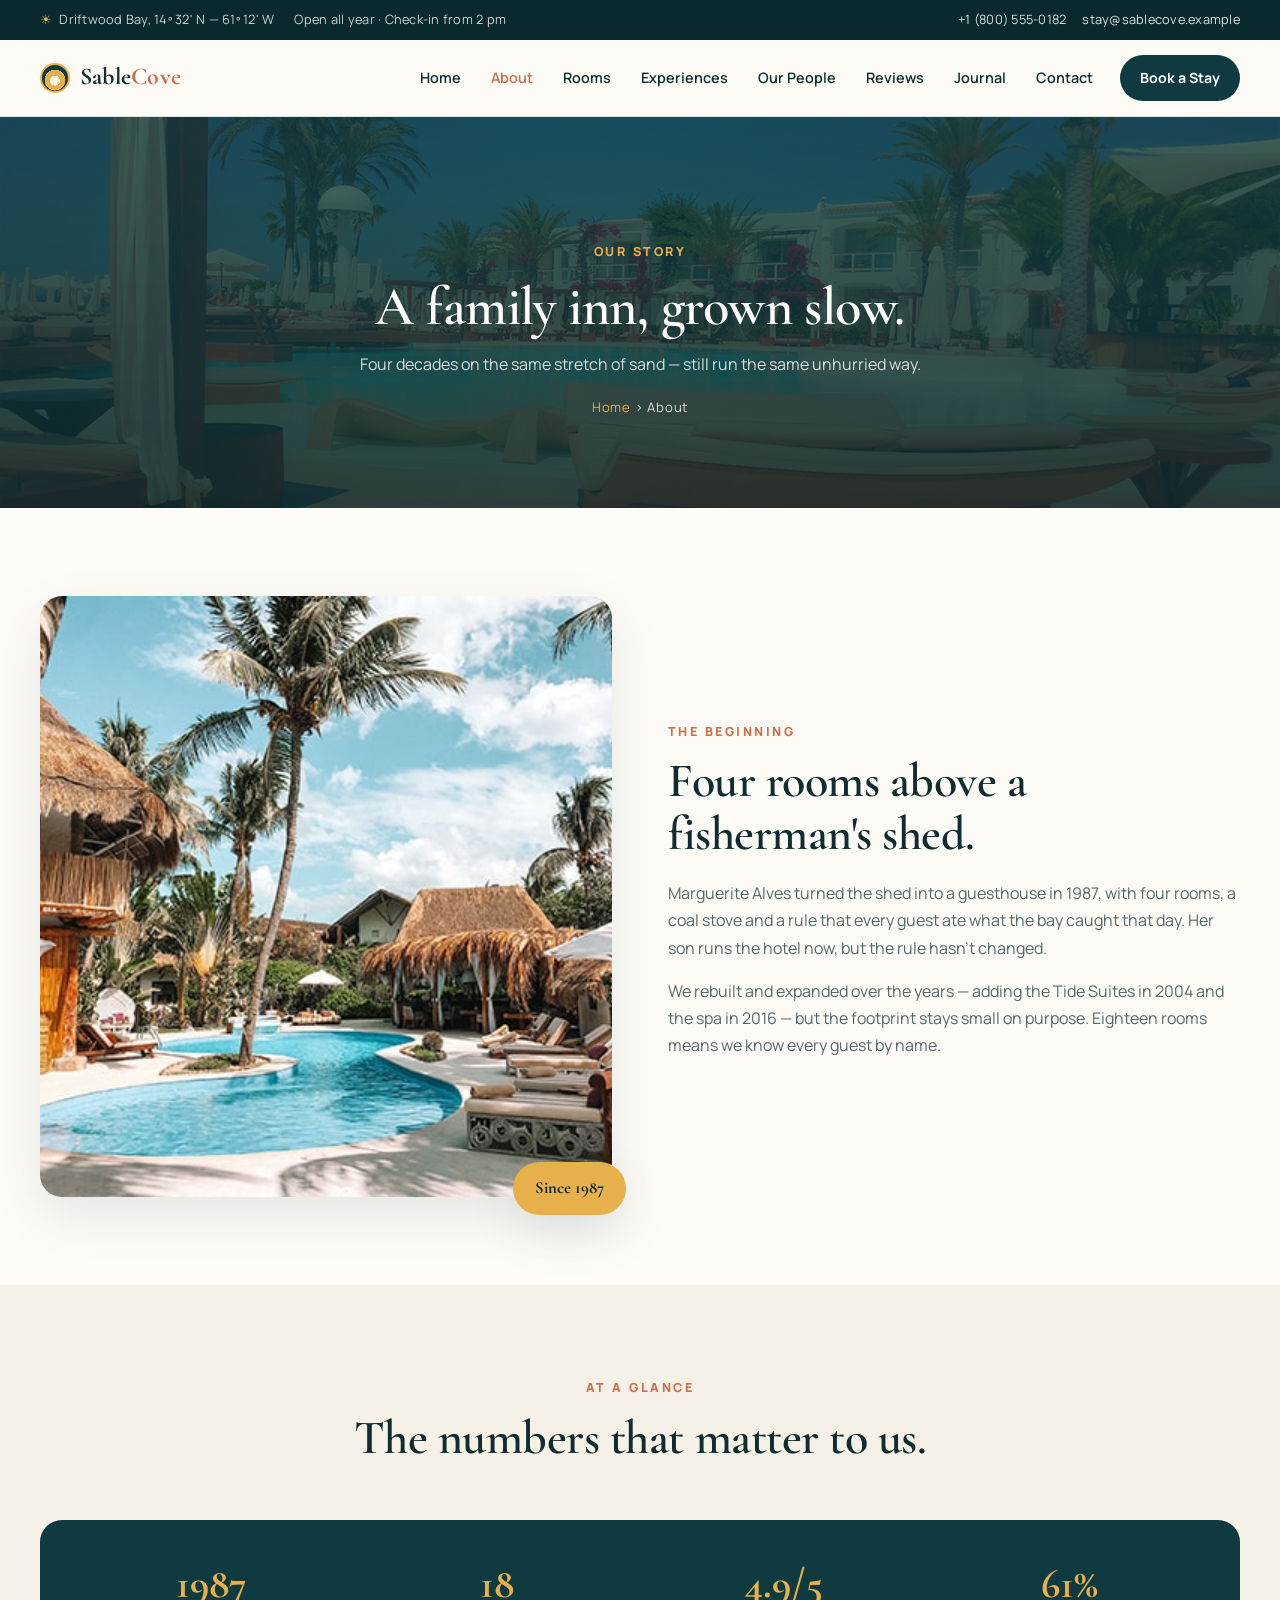
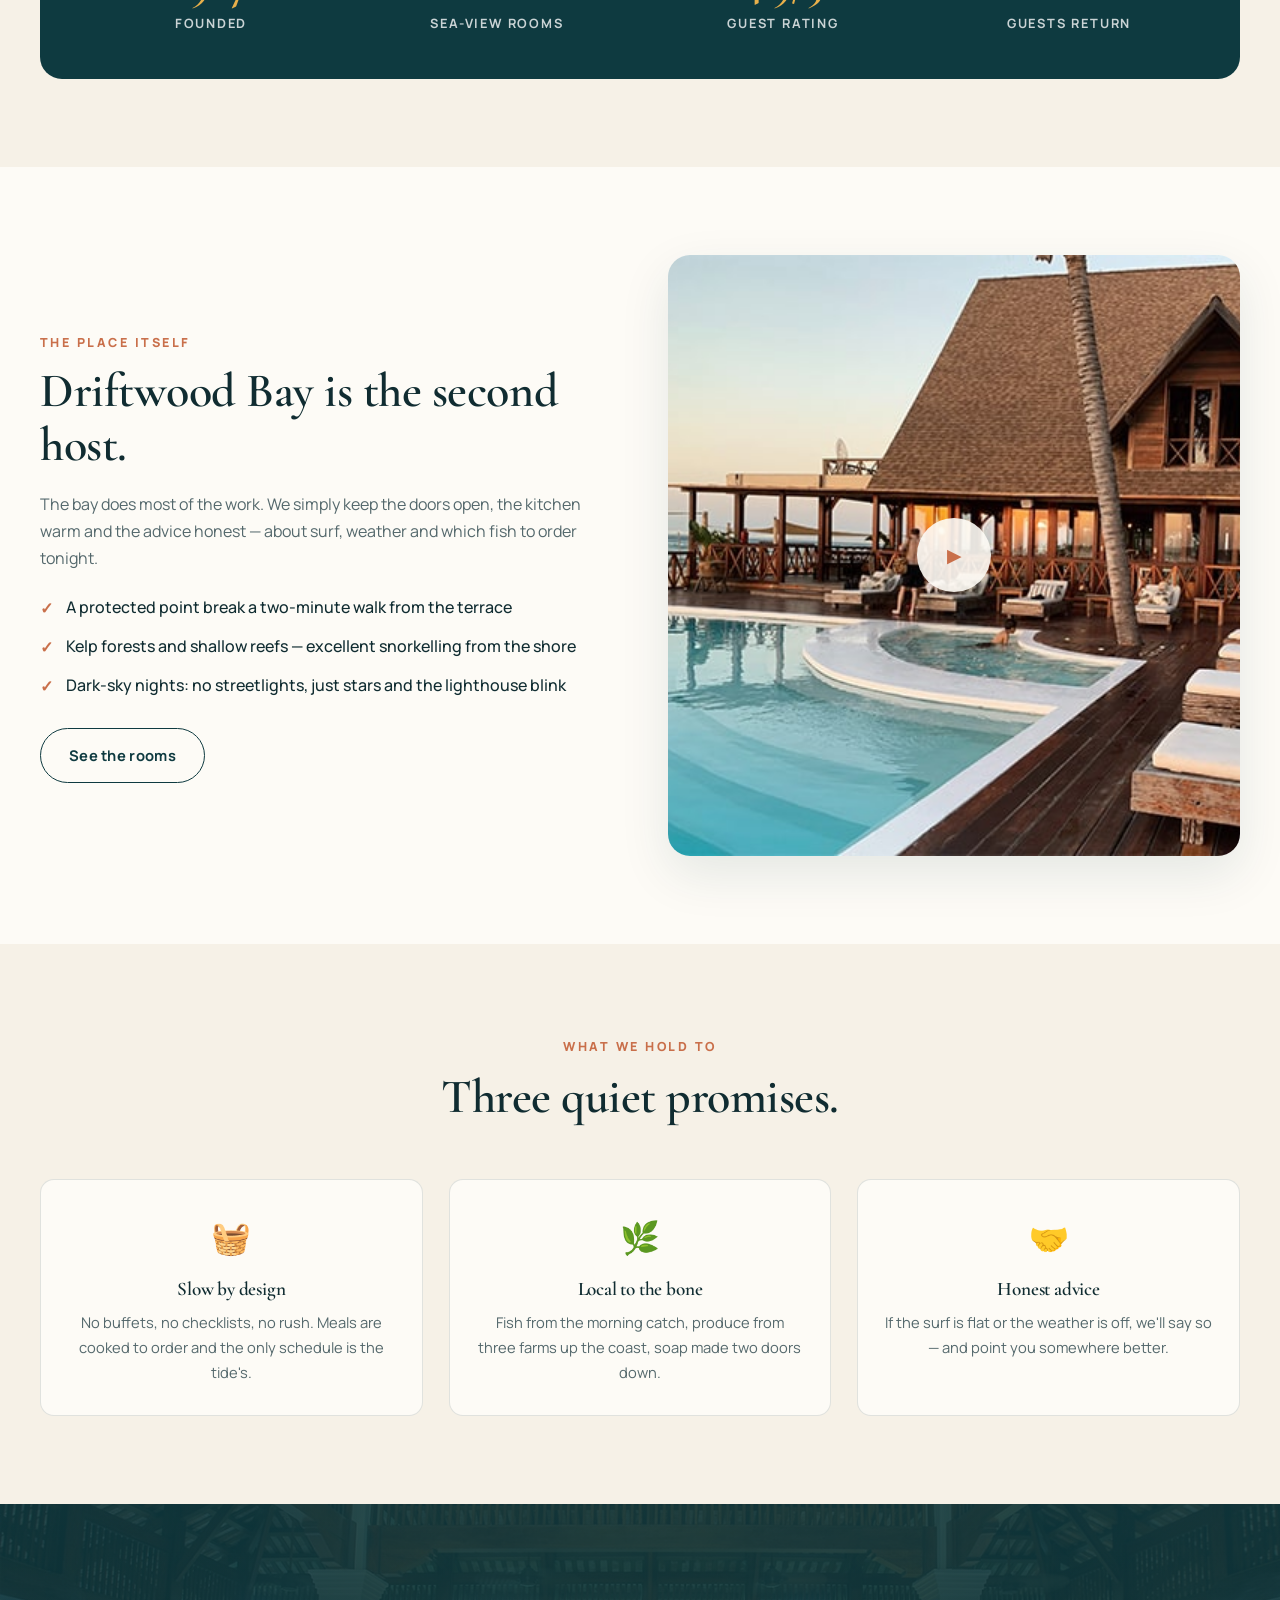
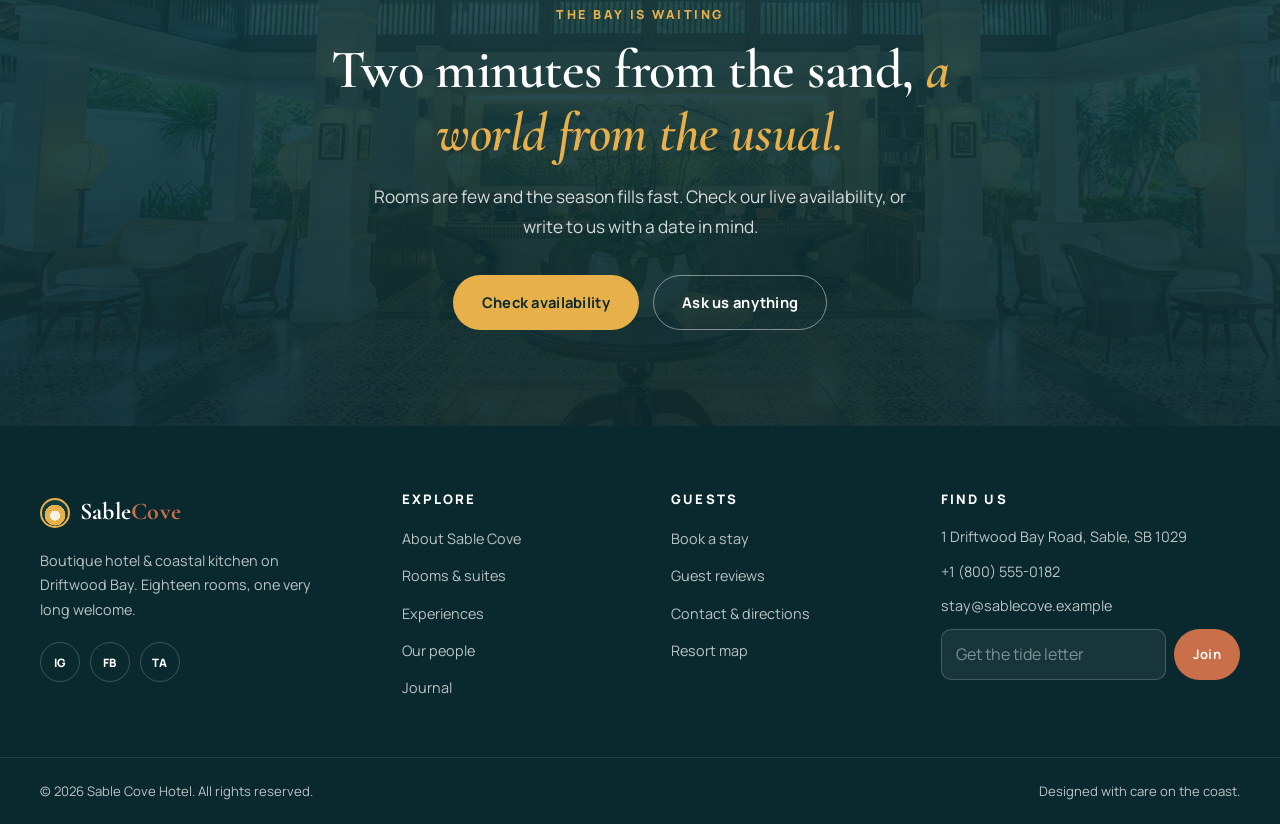
==== commit d23e435d: "v1.0.0" ====
--- a/about.html
+++ b/about.html
@@ -3,272 +3,204 @@
 <head>
   <meta charset="UTF-8">
   <meta name="viewport" content="width=device-width, initial-scale=1.0">
-  <meta name="description" content="Discover the heritage and legacy of Grandehotel — nearly a century of luxury hospitality excellence.">
-  <title>About Us — GRANDEHOTEL</title>
-  <link rel="icon" href="data:image/svg+xml,<svg xmlns='http://www.w3.org/2000/svg' viewBox='0 0 100 100'><text y='.9em' font-size='90'>🏨</text></svg>">
+  <title>About — Sable Cove</title>
+  <meta name="description" content="Meet Sable Cove — a family-run boutique hotel on Driftwood Bay since 1987. Four decades of slow, local, genuine hospitality.">
+  <link rel="icon" href="data:image/svg+xml,%3Csvg xmlns='http://www.w3.org/2000/svg' viewBox='0 0 64 64'%3E%3Crect width='64' height='64' rx='14' fill='%230e3a40'/%3E%3Cpath d='M32 44c-9 0-15-5.4-15-12.5C17 24.2 32 10 32 10s15 14.2 15 21.5C47 38.6 41 44 32 44z' fill='%23e8b04b'/%3E%3Cpath d='M32 38c-5.4 0-9-3-9-7.2 0-4.4 9-12 9-12s9 7.6 9 12c0 4.2-3.6 7.2-9 7.2z' fill='%23f6f1e7'/%3E%3C/svg%3E">
+  <link rel="preconnect" href="https://fonts.googleapis.com">
+  <link rel="preconnect" href="https://fonts.gstatic.com" crossorigin>
+  <link href="https://fonts.googleapis.com/css2?family=Cormorant+Garamond:ital,wght@0,400;0,500;0,600;0,700;1,400&family=Manrope:wght@400;500;600;700;800&display=swap" rel="stylesheet">
   <link rel="stylesheet" href="assets/css/style.css">
 </head>
 <body>
-
-  <!-- ========== HEADER ========== -->
-  <header class="header header--dark-page">
-    <div class="container header__inner">
-      <a href="index.html" class="header__brand">
-        <span class="header__brand-icon">G</span>
-        GRANDEHOTEL
+  <a class="skip-link" href="#main">Skip to content</a>
+
+<div class="topbar">
+    <div class="container topbar-inner">
+      <p class="topbar-item"><span class="topbar-icon">☀</span> Driftwood Bay, 14º 32' N — 61º 12' W</p>
+      <p class="topbar-item topbar-mid">Open all year · Check-in from 2 pm</p>
+      <p class="topbar-item topbar-end">
+        <a href="tel:+18005550182">+1 (800) 555-0182</a>
+        <a href="mailto:stay@sablecove.example">stay@sablecove.example</a>
+      </p>
+    </div>
+  </div>
+
+  <header class="site-header" id="top">
+    <div class="container nav-wrap">
+      <a href="index.html" class="brand">
+        <span class="brand-mark" aria-hidden="true"></span>
+        <span class="brand-text">Sable<span>Cove</span></span>
       </a>
-
-      <nav class="header__nav">
-        <a href="rooms.html" class="header__nav-link">Rooms</a>
-        <a href="about.html" class="header__nav-link header__nav-link--active">About</a>
-        <a href="services.html" class="header__nav-link">Services</a>
-        <a href="contact.html" class="header__nav-link">Contact</a>
+      <button class="nav-toggle" aria-label="Toggle menu" aria-expanded="false" aria-controls="site-nav">&#9776;</button>
+      <nav class="nav-links" id="site-nav" aria-label="Primary">
+        <a href="index.html" class="nav-link">Home</a>
+        <a href="about.html" class="nav-link">About</a>
+        <a href="room.html" class="nav-link">Rooms</a>
+        <a href="service.html" class="nav-link">Experiences</a>
+        <a href="team.html" class="nav-link">Our People</a>
+        <a href="testimonial.html" class="nav-link">Reviews</a>
+        <a href="blog.html" class="nav-link">Journal</a>
+        <a href="contact.html" class="nav-link">Contact</a>
+        <a href="booking.html" class="nav-cta">Book a Stay</a>
       </nav>
-
-      <a href="contact.html#booking" class="btn btn--primary btn--sm header__cta">Book Now</a>
-
-      <div class="header__burger" aria-label="Menu" role="button" tabindex="0">
-        <span class="header__burger-line"></span>
-        <span class="header__burger-line"></span>
-        <span class="header__burger-line"></span>
-      </div>
-    </div>
-
-    <nav class="header__mobile-nav">
-      <a href="rooms.html" class="header__mobile-nav-link">Rooms</a>
-      <a href="about.html" class="header__mobile-nav-link">About</a>
-      <a href="services.html" class="header__mobile-nav-link">Services</a>
-      <a href="contact.html" class="header__mobile-nav-link">Contact</a>
-      <a href="contact.html#booking" class="btn btn--primary btn--full" style="margin-top:1rem;">Book Now</a>
-    </nav>
+    </div>
   </header>
 
-  <!-- ========== PAGE BANNER ========== -->
-  <section class="page-banner">
-    <div class="page-banner__bg" style="background-image: url('assets/img/about-2.jpg');"></div>
-    <div class="container">
-      <h1 class="page-banner__title">Our Heritage</h1>
-      <div class="page-banner__breadcrumb">
-        <a href="index.html">Home</a>
-        <span>/</span>
-        <span>About Us</span>
-      </div>
-    </div>
-  </section>
-
-  <!-- ========== OUR STORY ========== -->
-  <section class="section section--cream">
-    <div class="container">
-      <div class="about-content">
-        <div class="about-content__text reveal reveal--left">
-          <span class="section-header__subtitle">Our Story</span>
-          <h2>A Century of Elegance</h2>
-          <div class="gold-divider gold-divider--left"></div>
-          <p>In 1927, Charles Ashford opened the doors of what would become the city's most iconic hotel. His vision was simple yet revolutionary: create a place where every guest feels like royalty, where luxury is not just seen but felt in every detail.</p>
-          <p>Through the golden age of travel, through decades of change, Grandehotel has remained a beacon of refined hospitality. Three generations of the Ashford family have upheld the founding principles — impeccable service, timeless design, and an unwavering commitment to excellence.</p>
-          <p>Today, under the stewardship of Eleanor Ashford, Grandehotel continues to write new chapters while honoring its storied past. We blend heritage with innovation, ensuring every guest experiences the perfect balance of tradition and modern luxury.</p>
-        </div>
-        <div class="about-content__image reveal reveal--right">
-          <img src="assets/img/about-3.jpg" alt="Grandehotel History" loading="lazy">
-          <div class="about-content__image-accent"></div>
-        </div>
-      </div>
-    </div>
-  </section>
-
-  <!-- ========== HISTORY TIMELINE ========== -->
-  <section class="section section--white">
-    <div class="container">
-      <div class="section-header section-header--center reveal">
-        <span class="section-header__subtitle">Milestones</span>
-        <h2 class="section-header__title">Our Journey Through Time</h2>
-        <div class="gold-divider"></div>
-      </div>
-
-      <div class="stats-grid reveal-stagger">
-        <div class="stat-card">
-          <div class="stat-card__number">1927</div>
-          <div class="stat-card__label">Founded</div>
-        </div>
-        <div class="stat-card">
-          <div class="stat-card__number">98</div>
-          <div class="stat-card__label">Years of Excellence</div>
-        </div>
-        <div class="stat-card">
-          <div class="stat-card__number">150+</div>
-          <div class="stat-card__label">Luxury Rooms</div>
-        </div>
-        <div class="stat-card">
-          <div class="stat-card__number">5</div>
-          <div class="stat-card__label">Star Rating</div>
-        </div>
-      </div>
-    </div>
-  </section>
-
-  <!-- ========== TEAM ========== -->
-  <section class="section section--cream">
-    <div class="container">
-      <div class="section-header section-header--center reveal">
-        <span class="section-header__subtitle">Leadership</span>
-        <h2 class="section-header__title">Meet Our Team</h2>
-        <div class="gold-divider"></div>
-        <p class="section-header__text">The passionate individuals behind the Grandehotel experience.</p>
-      </div>
-
-      <div class="team-grid reveal-stagger">
-        <div class="team-card">
-          <div class="team-card__image">
-            <img src="assets/img/team-1.jpg" alt="Eleanor Ashford" loading="lazy">
-          </div>
-          <div class="team-card__info">
-            <h3 class="team-card__name">Eleanor Ashford</h3>
-            <p class="team-card__role">General Manager</p>
-            <div class="team-card__social">
-              <a href="#" class="team-card__social-link" aria-label="LinkedIn">in</a>
-              <a href="#" class="team-card__social-link" aria-label="Twitter">tw</a>
-            </div>
-          </div>
-        </div>
-
-        <div class="team-card">
-          <div class="team-card__image">
-            <img src="assets/img/team-2.jpg" alt="Marco Bellini" loading="lazy">
-          </div>
-          <div class="team-card__info">
-            <h3 class="team-card__name">Marco Bellini</h3>
-            <p class="team-card__role">Executive Chef</p>
-            <div class="team-card__social">
-              <a href="#" class="team-card__social-link" aria-label="LinkedIn">in</a>
-              <a href="#" class="team-card__social-link" aria-label="Instagram">ig</a>
-            </div>
-          </div>
-        </div>
-
-        <div class="team-card">
-          <div class="team-card__image">
-            <img src="assets/img/team-3.jpg" alt="Sofia Nguyen" loading="lazy">
-          </div>
-          <div class="team-card__info">
-            <h3 class="team-card__name">Sofia Nguyen</h3>
-            <p class="team-card__role">Head of Hospitality</p>
-            <div class="team-card__social">
-              <a href="#" class="team-card__social-link" aria-label="LinkedIn">in</a>
-              <a href="#" class="team-card__social-link" aria-label="Twitter">tw</a>
-            </div>
-          </div>
-        </div>
-
-        <div class="team-card">
-          <div class="team-card__image">
-            <img src="assets/img/team-4.jpg" alt="David Chen" loading="lazy">
-          </div>
-          <div class="team-card__info">
-            <h3 class="team-card__name">David Chen</h3>
-            <p class="team-card__role">Director of Events</p>
-            <div class="team-card__social">
-              <a href="#" class="team-card__social-link" aria-label="LinkedIn">in</a>
-              <a href="#" class="team-card__social-link" aria-label="Email">✉</a>
-            </div>
-          </div>
-        </div>
-      </div>
-    </div>
-  </section>
-
-  <!-- ========== VALUES ========== -->
-  <section class="section section--navy">
-    <div class="container">
-      <div class="section-header section-header--center reveal">
-        <span class="section-header__subtitle" style="color: var(--gold);">Philosophy</span>
-        <h2 class="section-header__title">Our Core Values</h2>
-        <div class="gold-divider"></div>
-      </div>
-
-      <div class="services-grid reveal-stagger">
-        <div class="service-card" style="background: rgba(255,255,255,0.05); border-top-color: var(--gold);">
-          <div class="service-card__icon" style="background: rgba(212,168,83,0.15);">◆</div>
-          <h3 class="service-card__title" style="color: var(--white);">Excellence</h3>
-          <p class="service-card__text" style="color: rgba(255,255,255,0.6);">We pursue perfection in every detail, from the thread count of our linens to the warmth of our welcome.</p>
-        </div>
-        <div class="service-card" style="background: rgba(255,255,255,0.05); border-top-color: var(--gold);">
-          <div class="service-card__icon" style="background: rgba(212,168,83,0.15);">◆</div>
-          <h3 class="service-card__title" style="color: var(--white);">Heritage</h3>
-          <p class="service-card__text" style="color: rgba(255,255,255,0.6);">We honor nearly a century of tradition while embracing innovation that elevates the guest experience.</p>
-        </div>
-        <div class="service-card" style="background: rgba(255,255,255,0.05); border-top-color: var(--gold);">
-          <div class="service-card__icon" style="background: rgba(212,168,83,0.15);">◆</div>
-          <h3 class="service-card__title" style="color: var(--white);">Grace</h3>
-          <p class="service-card__text" style="color: rgba(255,255,255,0.6);">True hospitality is invisible yet unforgettable — anticipating needs before they arise, and exceeding every expectation.</p>
-        </div>
-      </div>
-    </div>
-  </section>
-
-  <!-- ========== CTA ========== -->
-  <section class="cta-section">
-    <div class="container">
-      <h2 class="cta-section__title reveal">Experience the Grandehotel Difference</h2>
-      <p class="cta-section__text reveal">Join thousands of guests who have made Grandehotel their home away from home.</p>
-      <div class="cta-section__actions reveal">
-        <a href="contact.html#booking" class="btn btn--primary btn--lg">Book Your Stay</a>
-        <a href="services.html" class="btn btn--secondary btn--lg">Our Services</a>
-      </div>
-    </div>
-  </section>
-
-  <!-- ========== FOOTER ========== -->
-  <footer class="footer">
-    <div class="container">
-      <div class="footer__top">
-        <div>
-          <div class="footer__brand">
-            <span class="header__brand-icon">G</span>
-            GRANDEHOTEL
-          </div>
-          <p class="footer__desc">Where every stay becomes a story. Experience luxury hospitality refined over nearly a century of excellence.</p>
-          <div class="footer__social">
-            <a href="#" class="footer__social-link" aria-label="Facebook">f</a>
-            <a href="#" class="footer__social-link" aria-label="Instagram">ig</a>
-            <a href="#" class="footer__social-link" aria-label="Twitter">tw</a>
-            <a href="#" class="footer__social-link" aria-label="LinkedIn">in</a>
-          </div>
-        </div>
-        <div>
-          <h4 class="footer__col-title">Quick Links</h4>
-          <div class="footer__links">
-            <a href="rooms.html" class="footer__link">Rooms & Suites</a>
-            <a href="about.html" class="footer__link">Our Heritage</a>
-            <a href="services.html" class="footer__link">Services</a>
-            <a href="contact.html" class="footer__link">Contact Us</a>
-          </div>
-        </div>
-        <div>
-          <h4 class="footer__col-title">Services</h4>
-          <div class="footer__links">
-            <a href="services.html" class="footer__link">Spa & Wellness</a>
-            <a href="services.html" class="footer__link">Fine Dining</a>
-            <a href="services.html" class="footer__link">Private Events</a>
-            <a href="services.html" class="footer__link">Concierge</a>
-          </div>
-        </div>
-        <div>
-          <h4 class="footer__col-title">Contact</h4>
-          <div class="footer__links">
-            <span class="footer__link">123 Grand Avenue</span>
-            <span class="footer__link">New York, NY 10001</span>
-            <a href="tel:+12125551927" class="footer__link">+1 (212) 555-1927</a>
-            <a href="mailto:reservations@grandehotel.com" class="footer__link">reservations@grandehotel.com</a>
-          </div>
-        </div>
-      </div>
-      <div class="footer__bottom">
-        <span>&copy; 2026 Grandehotel. All rights reserved.</span>
-        <span>Designed with elegance in mind.</span>
+  <main id="main">
+    <section class="page-banner">
+      <div class="container">
+        <p class="eyebrow">Our story</p>
+        <h1>A family inn, grown slow.</h1>
+        <p>Four decades on the same stretch of sand — still run the same unhurried way.</p>
+        <p class="crumb"><a href="index.html">Home</a> › About</p>
+      </div>
+    </section>
+    <section class="section">
+      <div class="container split">
+        <div class="split-media reveal">
+          <img src="assets/img/about-2.jpg" alt="The original Sable Cove guesthouse dining room, restored" loading="lazy">
+          <span class="exp-badge">Since 1987</span>
+        </div>
+        <div class="split-copy reveal">
+          <p class="eyebrow">The beginning</p>
+          <h2 class="section-title">Four rooms above a fisherman's shed.</h2>
+          <p>Marguerite Alves turned the shed into a guesthouse in 1987, with four rooms, a coal stove and a rule that every guest ate what the bay caught that day. Her son runs the hotel now, but the rule hasn't changed.</p>
+          <p>We rebuilt and expanded over the years — adding the Tide Suites in 2004 and the spa in 2016 — but the footprint stays small on purpose. Eighteen rooms means we know every guest by name.</p>
+        </div>
+      </div>
+    </section>
+
+    <section class="section section-cream">
+      <div class="container">
+        <div class="section-head reveal">
+          <p class="eyebrow">At a glance</p>
+          <h2 class="section-title">The numbers that matter to us.</h2>
+        </div>
+        <div class="stat-band reveal">
+          <div><div class="stat-num">1987</div><div class="stat-label">Founded</div></div>
+          <div><div class="stat-num">18</div><div class="stat-label">Sea-view rooms</div></div>
+          <div><div class="stat-num">4.9/5</div><div class="stat-label">Guest rating</div></div>
+          <div><div class="stat-num">61%</div><div class="stat-label">Guests return</div></div>
+        </div>
+      </div>
+    </section>
+
+    <section class="section">
+      <div class="container split split-rev">
+        <div class="split-media reveal">
+          <img src="assets/img/about-3.jpg" alt="Guests gathering on the Sable Cove terrace at golden hour" loading="lazy">
+          <span class="play-btn" aria-hidden="true">&#9654;</span>
+        </div>
+        <div class="split-copy reveal">
+          <p class="eyebrow">The place itself</p>
+          <h2 class="section-title">Driftwood Bay is the second host.</h2>
+          <p>The bay does most of the work. We simply keep the doors open, the kitchen warm and the advice honest — about surf, weather and which fish to order tonight.</p>
+          <ul class="check-list">
+            <li>A protected point break a two-minute walk from the terrace</li>
+            <li>Kelp forests and shallow reefs — excellent snorkelling from the shore</li>
+            <li>Dark-sky nights: no streetlights, just stars and the lighthouse blink</li>
+          </ul>
+          <a href="room.html" class="btn btn-outline">See the rooms</a>
+        </div>
+      </div>
+    </section>
+
+    <section class="section section-cream">
+      <div class="container">
+        <div class="section-head reveal">
+          <p class="eyebrow">What we hold to</p>
+          <h2 class="section-title">Three quiet promises.</h2>
+        </div>
+        <div class="value-grid">
+          <article class="value-card reveal">
+            <span class="exp-icon" aria-hidden="true">🧺</span>
+            <h3>Slow by design</h3>
+            <p>No buffets, no checklists, no rush. Meals are cooked to order and the only schedule is the tide's.</p>
+          </article>
+          <article class="value-card reveal">
+            <span class="exp-icon" aria-hidden="true">🌿</span>
+            <h3>Local to the bone</h3>
+            <p>Fish from the morning catch, produce from three farms up the coast, soap made two doors down.</p>
+          </article>
+          <article class="value-card reveal">
+            <span class="exp-icon" aria-hidden="true">🤝</span>
+            <h3>Honest advice</h3>
+            <p>If the surf is flat or the weather is off, we'll say so — and point you somewhere better.</p>
+          </article>
+        </div>
+      </div>
+    </section>
+
+    <section class="cta-section">
+      <div class="container cta-inner reveal">
+        <p class="eyebrow">The bay is waiting</p>
+        <h2 class="cta-title">Two minutes from the sand, <em>a world from the usual.</em></h2>
+        <p class="cta-sub">Rooms are few and the season fills fast. Check our live availability, or write to us with a date in mind.</p>
+        <div class="cta-actions">
+          <a href="booking.html" class="btn btn-accent">Check availability</a>
+          <a href="contact.html" class="btn btn-ghost-dark">Ask us anything</a>
+        </div>
+      </div>
+    </section>
+  </main>
+<footer class="site-footer">
+    <div class="container footer-grid">
+      <div class="footer-col">
+        <a href="index.html" class="brand footer-brand">
+          <span class="brand-mark" aria-hidden="true"></span>
+          <span class="brand-text">Sable<span>Cove</span></span>
+        </a>
+        <p>Boutique hotel &amp; coastal kitchen on Driftwood Bay. Eighteen rooms, one very long welcome.</p>
+        <div class="footer-social">
+          <a href="https://instagram.com" target="_blank" rel="noopener" aria-label="Instagram">IG</a>
+          <a href="https://facebook.com" target="_blank" rel="noopener" aria-label="Facebook">FB</a>
+          <a href="https://tripadvisor.com" target="_blank" rel="noopener" aria-label="Tripadvisor">TA</a>
+        </div>
+      </div>
+      <div class="footer-col">
+        <h3>Explore</h3>
+        <ul class="footer-links">
+          <li><a href="about.html">About Sable Cove</a></li>
+          <li><a href="room.html">Rooms &amp; suites</a></li>
+          <li><a href="service.html">Experiences</a></li>
+          <li><a href="team.html">Our people</a></li>
+          <li><a href="blog.html">Journal</a></li>
+        </ul>
+      </div>
+      <div class="footer-col">
+        <h3>Guests</h3>
+        <ul class="footer-links">
+          <li><a href="booking.html">Book a stay</a></li>
+          <li><a href="testimonial.html">Guest reviews</a></li>
+          <li><a href="contact.html">Contact &amp; directions</a></li>
+          <li><a href="404.html">Resort map</a></li>
+        </ul>
+      </div>
+      <div class="footer-col">
+        <h3>Find us</h3>
+        <ul class="footer-links footer-contact">
+          <li>1 Driftwood Bay Road, Sable, SB 1029</li>
+          <li><a href="tel:+18005550182">+1 (800) 555-0182</a></li>
+          <li><a href="mailto:stay@sablecove.example">stay@sablecove.example</a></li>
+        </ul>
+        <form class="newsletter" data-form novalidate>
+          <label for="nl-email" class="sr-only">Email for the tide letter</label>
+          <input id="nl-email" type="email" name="email" placeholder="Get the tide letter" required>
+          <button type="submit" class="btn btn-primary btn-sm">Join</button>
+          <p class="form-msg form-ok">Welcome to the tide letter — first one this Friday.</p>
+          <p class="form-msg form-err">Please enter a valid email address.</p>
+        </form>
+      </div>
+    </div>
+    <div class="footer-bottom">
+      <div class="container">
+        <p>© <span data-year>2026</span> Sable Cove Hotel. All rights reserved.</p>
+        <p>Designed with care on the coast.</p>
       </div>
     </div>
   </footer>
 
+  <button class="back-to-top" aria-label="Back to top">&#8593;</button>
   <script src="assets/js/main.js"></script>
 </body>
 </html>
--- a/assets/css/style.css
+++ b/assets/css/style.css
@@ -1,1826 +1,1047 @@
-/* ============================================
-   GRANDEHOTEL — Luxury Hotel Booking Template
-   Design System & Component Styles
-   ============================================ */
-
-/* --- Google Fonts --- */
-@import url('https://fonts.googleapis.com/css2?family=Playfair+Display:ital,wght@0,400;0,500;0,600;0,700;0,800;1,400;1,500;1,600&family=Inter:wght@300;400;500;600;700&display=swap');
-
-/* --- CSS Custom Properties --- */
+/* ==========================================================================
+   SABLE COVE — Boutique Coastal Hotel
+   Design system: deep ocean teal + warm sand + terracotta + gold
+   Display: Cormorant Garamond  ·  Body: Manrope
+   ========================================================================== */
+
 :root {
-  /* Colors */
-  --navy: #1E3A5F;
-  --navy-light: #2A4F7A;
-  --navy-dark: #152B47;
-  --gold: #D4A853;
-  --gold-light: #E0BC74;
-  --gold-dark: #B8903D;
-  --cream: #FFFBEB;
-  --cream-dark: #F5EED6;
-  --dark: #0F172A;
-  --dark-lighter: #1E293B;
-  --white: #FFFFFF;
-  --gray-100: #F1F5F9;
-  --gray-200: #E2E8F0;
-  --gray-300: #CBD5E1;
-  --gray-400: #94A3B8;
-  --gray-500: #64748B;
-  --gray-600: #475569;
-  --gray-700: #334155;
-  --gray-800: #1E293B;
-  --gray-900: #0F172A;
-
-  /* Typography */
-  --font-display: 'Playfair Display', Georgia, 'Times New Roman', serif;
-  --font-body: 'Inter', -apple-system, BlinkMacSystemFont, 'Segoe UI', sans-serif;
-
-  /* Font Sizes */
-  --text-xs: 0.75rem;
-  --text-sm: 0.875rem;
-  --text-base: 1rem;
-  --text-lg: 1.125rem;
-  --text-xl: 1.25rem;
-  --text-2xl: 1.5rem;
-  --text-3xl: 1.875rem;
-  --text-4xl: 2.25rem;
-  --text-5xl: 3rem;
-  --text-6xl: 3.75rem;
-
-  /* Spacing */
-  --space-xs: 0.25rem;
-  --space-sm: 0.5rem;
-  --space-md: 1rem;
-  --space-lg: 1.5rem;
-  --space-xl: 2rem;
-  --space-2xl: 3rem;
-  --space-3xl: 4rem;
-  --space-4xl: 6rem;
-  --space-5xl: 8rem;
+  /* Color */
+  --clr-ink: #102c31;
+  --clr-teal: #0e3a40;
+  --clr-teal-deep: #09292e;
+  --clr-sand: #f6f1e7;
+  --clr-sand-deep: #ece3d1;
+  --clr-cream: #fdfbf6;
+  --clr-terra: #c96f4a;
+  --clr-terra-deep: #b05a38;
+  --clr-gold: #e8b04b;
+  --clr-text: #54686c;
+  --clr-text-soft: #7d8d90;
+  --clr-line: rgba(16, 44, 49, 0.12);
+
+  /* Type */
+  --font-display: "Cormorant Garamond", Georgia, serif;
+  --font-body: "Manrope", -apple-system, "Segoe UI", sans-serif;
+
+  /* Shape & motion */
+  --radius: 14px;
+  --radius-lg: 22px;
+  --shadow: 0 18px 50px rgba(14, 58, 64, 0.1);
+  --shadow-lg: 0 30px 70px rgba(14, 58, 64, 0.16);
+  --transition: 0.3s ease;
 
   /* Layout */
-  --container-max: 1200px;
-  --container-narrow: 900px;
-  --container-wide: 1400px;
-  --header-height: 80px;
-
-  /* Border Radius */
-  --radius-sm: 4px;
-  --radius-md: 8px;
-  --radius-lg: 12px;
-  --radius-xl: 16px;
-  --radius-full: 9999px;
-
-  /* Shadows */
-  --shadow-sm: 0 1px 2px rgba(15, 23, 42, 0.05);
-  --shadow-md: 0 4px 6px -1px rgba(15, 23, 42, 0.07), 0 2px 4px -2px rgba(15, 23, 42, 0.05);
-  --shadow-lg: 0 10px 15px -3px rgba(15, 23, 42, 0.08), 0 4px 6px -4px rgba(15, 23, 42, 0.04);
-  --shadow-xl: 0 20px 25px -5px rgba(15, 23, 42, 0.1), 0 8px 10px -6px rgba(15, 23, 42, 0.06);
-  --shadow-gold: 0 4px 14px rgba(212, 168, 83, 0.25);
-
-  /* Transitions */
-  --transition-fast: 150ms ease;
-  --transition-base: 250ms ease;
-  --transition-slow: 400ms ease;
-  --transition-elegant: 500ms cubic-bezier(0.25, 0.46, 0.45, 0.94);
-
-  /* Z-index */
-  --z-dropdown: 100;
-  --z-sticky: 200;
-  --z-header: 300;
-  --z-overlay: 400;
-  --z-modal: 500;
-}
-
-/* --- Reset & Base --- */
+  --container: 1200px;
+  --nav-h: 76px;
+}
+
+/* ---------- Reset & base ---------- */
 *,
 *::before,
-*::after {
-  box-sizing: border-box;
-  margin: 0;
-  padding: 0;
-}
-
-html {
-  scroll-behavior: smooth;
-  -webkit-text-size-adjust: 100%;
-  font-size: 16px;
-}
+*::after { box-sizing: border-box; margin: 0; padding: 0; }
+
+html { scroll-behavior: smooth; -webkit-text-size-adjust: 100%; }
 
 body {
   font-family: var(--font-body);
-  font-size: var(--text-base);
-  font-weight: 400;
-  line-height: 1.6;
-  color: var(--gray-700);
-  background-color: var(--cream);
-  -webkit-font-smoothing: antialiased;
-  -moz-osx-font-smoothing: grayscale;
+  font-size: 1rem;
+  line-height: 1.7;
+  color: var(--clr-text);
+  background: var(--clr-cream);
   overflow-x: hidden;
 }
 
-img {
-  max-width: 100%;
-  height: auto;
-  display: block;
-}
-
-a {
-  text-decoration: none;
-  color: inherit;
-  transition: color var(--transition-base);
-}
-
-ul, ol {
-  list-style: none;
-}
-
-button, input, textarea, select {
-  font-family: inherit;
-  font-size: inherit;
-  border: none;
-  outline: none;
-  background: none;
-}
-
-button {
-  cursor: pointer;
-}
-
-h1, h2, h3, h4, h5, h6 {
+img { display: block; max-width: 100%; height: auto; }
+a { color: inherit; text-decoration: none; }
+ul { list-style: none; }
+button, input, select { font: inherit; color: inherit; }
+button { cursor: pointer; background: none; border: 0; }
+
+h1, h2, h3, h4 {
   font-family: var(--font-display);
   font-weight: 600;
-  line-height: 1.2;
-  color: var(--dark);
-}
-
-h1 { font-size: var(--text-5xl); }
-h2 { font-size: var(--text-4xl); }
-h3 { font-size: var(--text-2xl); }
-h4 { font-size: var(--text-xl); }
-h5 { font-size: var(--text-lg); }
-h6 { font-size: var(--text-base); }
-
-p {
-  margin-bottom: var(--space-md);
-}
-
-p:last-child {
-  margin-bottom: 0;
-}
-
-/* --- Utility Classes --- */
+  color: var(--clr-ink);
+  line-height: 1.15;
+  letter-spacing: -0.01em;
+}
+
+em { font-style: italic; color: var(--clr-terra); }
+em + * { display: inline; }
+
 .container {
-  width: 100%;
-  max-width: var(--container-max);
-  margin: 0 auto;
-  padding: 0 var(--space-xl);
-}
-
-.container--narrow {
-  max-width: var(--container-narrow);
-}
-
-.container--wide {
-  max-width: var(--container-wide);
-}
-
-.section {
-  padding: var(--space-5xl) 0;
-}
-
-.section--sm {
-  padding: var(--space-3xl) 0;
-}
-
-.section--lg {
-  padding: var(--space-5xl) 0;
-}
-
-.section--cream {
-  background-color: var(--cream);
-}
-
-.section--white {
-  background-color: var(--white);
-}
-
-.section--dark {
-  background-color: var(--dark);
-  color: var(--gray-300);
-}
-
-.section--dark h2,
-.section--dark h3,
-.section--dark h4 {
-  color: var(--white);
-}
-
-.section--navy {
-  background-color: var(--navy);
-  color: var(--gray-200);
-}
-
-.section--navy h2,
-.section--navy h3,
-.section--navy h4 {
-  color: var(--white);
-}
-
-/* Text alignment */
-.text-center { text-align: center; }
-.text-left { text-align: left; }
-.text-right { text-align: right; }
-
-/* --- Gold Divider --- */
-.gold-divider {
-  width: 60px;
-  height: 2px;
-  background: linear-gradient(90deg, var(--gold), var(--gold-light));
-  margin: var(--space-lg) auto;
-  border: none;
-}
-
-.gold-divider--left {
-  margin-left: 0;
-}
-
-.gold-divider--wide {
-  width: 100px;
-}
-
-.gold-divider::before {
-  content: '';
-  display: block;
-  width: 8px;
-  height: 8px;
-  background: var(--gold);
+  width: min(var(--container), 100% - 2 * 24px);
+  margin-inline: auto;
+}
+
+.sr-only {
+  position: absolute;
+  width: 1px; height: 1px;
+  padding: 0; margin: -1px;
+  overflow: hidden;
+  clip: rect(0 0 0 0);
+  white-space: nowrap;
+  border: 0;
+}
+
+.skip-link {
+  position: absolute;
+  left: -999px;
+  top: 8px;
+  background: var(--clr-teal);
+  color: #fff;
+  padding: 10px 18px;
+  border-radius: 8px;
+  z-index: 2000;
+}
+.skip-link:focus { left: 8px; }
+
+/* ---------- Topbar ---------- */
+.topbar {
+  background: var(--clr-teal-deep);
+  color: rgba(255, 255, 255, 0.78);
+  font-size: 0.8rem;
+  letter-spacing: 0.02em;
+}
+.topbar-inner {
+  display: flex;
+  align-items: center;
+  gap: 20px;
+  padding: 9px 0;
+}
+.topbar-item { display: inline-flex; align-items: center; gap: 7px; }
+.topbar-icon { color: var(--clr-gold); }
+.topbar-item a { color: rgba(255, 255, 255, 0.85); }
+.topbar-item a:hover { color: var(--clr-gold); }
+.topbar-end { margin-left: auto; display: inline-flex; gap: 16px; }
+
+/* ---------- Header / nav ---------- */
+.site-header {
+  position: sticky;
+  top: 0;
+  z-index: 1000;
+  background: rgba(253, 251, 246, 0.92);
+  backdrop-filter: blur(10px);
+  border-bottom: 1px solid var(--clr-line);
+}
+.nav-wrap {
+  display: flex;
+  align-items: center;
+  gap: 28px;
+  min-height: var(--nav-h);
+}
+.brand {
+  display: inline-flex;
+  align-items: center;
+  gap: 10px;
+  font-family: var(--font-display);
+  font-size: 1.5rem;
+  font-weight: 700;
+  color: var(--clr-ink);
+  letter-spacing: 0.01em;
+  white-space: nowrap;
+}
+.brand-mark {
+  width: 30px;
+  height: 30px;
   border-radius: 50%;
-  margin: -3px auto 0;
-}
-
-/* --- Section Header --- */
-.section-header {
-  margin-bottom: var(--space-3xl);
-}
-
-.section-header__subtitle {
-  font-family: var(--font-body);
-  font-size: var(--text-sm);
+  background:
+    radial-gradient(circle at 50% 60%, var(--clr-sand) 0 24%, transparent 25%),
+    radial-gradient(circle at 50% 58%, var(--clr-gold) 0 52%, transparent 53%),
+    var(--clr-teal);
+  border: 2px solid var(--clr-gold);
+  flex-shrink: 0;
+}
+.brand-text span { color: var(--clr-terra); }
+.nav-links {
+  display: flex;
+  align-items: center;
+  gap: 4px;
+  margin-left: auto;
+}
+.nav-link {
+  padding: 8px 13px;
+  font-size: 0.9rem;
   font-weight: 600;
-  letter-spacing: 3px;
-  text-transform: uppercase;
-  color: var(--gold);
-  margin-bottom: var(--space-sm);
-  display: block;
-}
-
-.section-header__title {
-  font-family: var(--font-display);
-  font-size: var(--text-4xl);
-  color: var(--dark);
-  margin-bottom: var(--space-md);
-}
-
-.section-header__text {
-  font-size: var(--text-lg);
-  color: var(--gray-500);
-  max-width: 600px;
-}
-
-.section-header--center .section-header__text {
-  margin: 0 auto;
-}
-
-/* --- Buttons --- */
+  color: var(--clr-ink);
+  border-radius: 8px;
+  transition: color var(--transition), background var(--transition);
+}
+.nav-link:hover { color: var(--clr-terra); background: rgba(201, 111, 74, 0.08); }
+.nav-link.active { color: var(--clr-terra); }
+.nav-cta {
+  margin-left: 10px;
+  padding: 11px 20px;
+  background: var(--clr-teal);
+  color: #fff;
+  font-size: 0.88rem;
+  font-weight: 700;
+  border-radius: 999px;
+  transition: background var(--transition), transform var(--transition);
+}
+.nav-cta:hover { background: var(--clr-terra); transform: translateY(-1px); }
+
+.nav-toggle {
+  display: none;
+  margin-left: auto;
+  font-size: 1.6rem;
+  line-height: 1;
+  color: var(--clr-ink);
+  width: 44px;
+  height: 44px;
+  border-radius: 10px;
+  border: 1px solid var(--clr-line);
+}
+
+/* ---------- Buttons ---------- */
 .btn {
   display: inline-flex;
   align-items: center;
   justify-content: center;
-  gap: var(--space-sm);
-  padding: 14px 32px;
-  font-family: var(--font-body);
-  font-size: var(--text-sm);
-  font-weight: 600;
-  letter-spacing: 1px;
-  text-transform: uppercase;
-  border-radius: var(--radius-sm);
-  transition: all var(--transition-base);
-  white-space: nowrap;
-}
-
-.btn--primary {
-  background-color: var(--gold);
-  color: var(--dark);
-}
-
-.btn--primary:hover {
-  background-color: var(--gold-dark);
-  box-shadow: var(--shadow-gold);
-  transform: translateY(-1px);
-}
-
-.btn--secondary {
-  background-color: transparent;
-  color: var(--gold);
-  border: 2px solid var(--gold);
-}
-
-.btn--secondary:hover {
-  background-color: var(--gold);
-  color: var(--dark);
-}
-
-.btn--dark {
-  background-color: var(--navy);
-  color: var(--white);
-}
-
-.btn--dark:hover {
-  background-color: var(--navy-light);
-}
-
-.btn--white {
-  background-color: var(--white);
-  color: var(--dark);
-}
-
-.btn--white:hover {
-  background-color: var(--cream);
-  transform: translateY(-1px);
-}
-
-.btn--sm {
-  padding: 10px 22px;
-  font-size: var(--text-xs);
-}
-
-.btn--lg {
-  padding: 18px 42px;
-  font-size: var(--text-base);
-}
-
-.btn--full {
-  width: 100%;
-}
-
-/* ============================================
-   HEADER
-   ============================================ */
-.header {
-  position: fixed;
-  top: 0;
-  left: 0;
-  right: 0;
-  height: var(--header-height);
-  background-color: transparent;
-  z-index: var(--z-header);
-  transition: all var(--transition-base);
-}
-
-.header--scrolled {
-  background-color: var(--white);
-  box-shadow: var(--shadow-md);
-}
-
-.header--dark-page {
-  background-color: var(--navy);
-}
-
-.header--dark-page.header--scrolled {
-  background-color: var(--navy);
-  box-shadow: var(--shadow-lg);
-}
-
-.header__inner {
-  display: flex;
-  align-items: center;
-  justify-content: space-between;
-  height: 100%;
-}
-
-/* Brand */
-.header__brand {
-  display: flex;
-  align-items: center;
-  gap: var(--space-sm);
-  font-family: var(--font-display);
-  font-size: var(--text-xl);
+  gap: 8px;
+  padding: 14px 28px;
+  font-size: 0.92rem;
   font-weight: 700;
-  color: var(--white);
-  letter-spacing: 2px;
-}
-
-.header--scrolled .header__brand {
-  color: var(--dark);
-}
-
-.header__brand-icon {
-  width: 36px;
-  height: 36px;
-  display: flex;
-  align-items: center;
-  justify-content: center;
-  background-color: var(--gold);
-  color: var(--dark);
-  font-size: var(--text-sm);
-  font-weight: 800;
-  border-radius: var(--radius-sm);
-}
-
-/* Nav */
-.header__nav {
-  display: flex;
-  align-items: center;
-  gap: var(--space-2xl);
-}
-
-.header__nav-link {
-  font-family: var(--font-body);
-  font-size: var(--text-sm);
-  font-weight: 500;
-  color: rgba(255, 255, 255, 0.85);
-  letter-spacing: 0.5px;
+  letter-spacing: 0.02em;
+  border-radius: 999px;
+  border: 1.5px solid transparent;
+  transition: transform var(--transition), background var(--transition), color var(--transition), box-shadow var(--transition);
+}
+.btn:hover { transform: translateY(-2px); }
+.btn:focus-visible { outline: 3px solid var(--clr-gold); outline-offset: 2px; }
+
+.btn-primary { background: var(--clr-terra); color: #fff; }
+.btn-primary:hover { background: var(--clr-terra-deep); box-shadow: 0 12px 30px rgba(201, 111, 74, 0.35); }
+
+.btn-ghost { background: transparent; color: #fff; border-color: rgba(255, 255, 255, 0.5); }
+.btn-ghost:hover { border-color: #fff; background: rgba(255, 255, 255, 0.1); }
+
+.btn-outline { background: transparent; color: var(--clr-teal); border-color: var(--clr-teal); }
+.btn-outline:hover { background: var(--clr-teal); color: #fff; }
+
+.btn-accent { background: var(--clr-gold); color: var(--clr-teal-deep); }
+.btn-accent:hover { background: #f2c265; box-shadow: 0 12px 30px rgba(232, 176, 75, 0.35); }
+
+.btn-ghost-dark { background: transparent; color: #fff; border-color: rgba(255, 255, 255, 0.45); }
+.btn-ghost-dark:hover { border-color: #fff; background: rgba(255, 255, 255, 0.08); }
+
+.btn-sm { padding: 10px 18px; font-size: 0.82rem; }
+
+/* ---------- Hero ---------- */
+.hero {
   position: relative;
-  padding: var(--space-sm) 0;
-}
-
-.header--scrolled .header__nav-link {
-  color: var(--gray-600);
-}
-
-.header__nav-link:hover {
-  color: var(--gold);
-}
-
-.header__nav-link::after {
-  content: '';
-  position: absolute;
-  bottom: 0;
-  left: 0;
-  width: 0;
-  height: 2px;
-  background-color: var(--gold);
-  transition: width var(--transition-base);
-}
-
-.header__nav-link:hover::after,
-.header__nav-link--active::after {
-  width: 100%;
-}
-
-.header__nav-link--active {
-  color: var(--gold);
-}
-
-/* Header CTA */
-.header__cta {
-  margin-left: var(--space-lg);
-}
-
-/* Burger */
-.header__burger {
-  display: none;
-  flex-direction: column;
-  gap: 5px;
-  width: 28px;
-  padding: 4px 0;
-  cursor: pointer;
-}
-
-.header__burger-line {
-  display: block;
-  width: 100%;
-  height: 2px;
-  background-color: var(--white);
-  border-radius: 2px;
-  transition: all var(--transition-base);
-}
-
-.header--scrolled .header__burger-line {
-  background-color: var(--dark);
-}
-
-/* Mobile Nav */
-.header__mobile-nav {
-  display: none;
-  position: fixed;
-  top: var(--header-height);
-  left: 0;
-  right: 0;
-  bottom: 0;
-  background-color: var(--navy);
-  z-index: var(--z-overlay);
-  padding: var(--space-2xl);
-}
-
-.header__mobile-nav--open {
+  min-height: 640px;
   display: flex;
   flex-direction: column;
-  gap: var(--space-xl);
-  animation: slideDown 0.3s ease;
-}
-
-.header__mobile-nav-link {
-  font-family: var(--font-display);
-  font-size: var(--text-2xl);
-  color: var(--white);
-  padding: var(--space-md) 0;
-  border-bottom: 1px solid rgba(255, 255, 255, 0.1);
-}
-
-.header__mobile-nav-link:hover {
-  color: var(--gold);
-}
-
-@keyframes slideDown {
-  from { opacity: 0; transform: translateY(-10px); }
-  to { opacity: 1; transform: translateY(0); }
-}
-
-/* ============================================
-   HERO
-   ============================================ */
-.hero {
-  position: relative;
-  min-height: 100vh;
-  display: flex;
-  align-items: center;
   justify-content: center;
+  color: #fff;
   overflow: hidden;
 }
-
-.hero__bg {
+.hero-bg { position: absolute; inset: 0; z-index: -2; }
+.hero-bg img {
   position: absolute;
   inset: 0;
-  background-size: cover;
-  background-position: center;
-  background-repeat: no-repeat;
-}
-
-.hero__bg::after {
-  content: '';
-  position: absolute;
-  inset: 0;
-  background: linear-gradient(
-    180deg,
-    rgba(15, 23, 42, 0.55) 0%,
-    rgba(30, 58, 95, 0.7) 50%,
-    rgba(15, 23, 42, 0.85) 100%
-  );
-}
-
-.hero__content {
-  position: relative;
-  z-index: 2;
-  text-align: center;
-  max-width: 800px;
-  padding: 0 var(--space-xl);
-}
-
-.hero__subtitle {
-  font-family: var(--font-body);
-  font-size: var(--text-sm);
-  font-weight: 500;
-  letter-spacing: 4px;
-  text-transform: uppercase;
-  color: var(--gold);
-  margin-bottom: var(--space-lg);
-  display: block;
-}
-
-.hero__title {
-  font-family: var(--font-display);
-  font-size: clamp(2.5rem, 5vw, 4.5rem);
-  font-weight: 700;
-  color: var(--white);
-  line-height: 1.15;
-  margin-bottom: var(--space-xl);
-}
-
-.hero__title span {
-  color: var(--gold);
-  font-style: italic;
-}
-
-.hero__text {
-  font-size: var(--text-lg);
-  color: rgba(255, 255, 255, 0.8);
-  margin-bottom: var(--space-2xl);
-  max-width: 600px;
-  margin-left: auto;
-  margin-right: auto;
-}
-
-.hero__actions {
-  display: flex;
-  gap: var(--space-lg);
-  justify-content: center;
-  flex-wrap: wrap;
-}
-
-/* Hero Booking Form */
-.hero__booking {
-  position: relative;
-  z-index: 3;
-  margin-top: var(--space-3xl);
-  background-color: rgba(255, 255, 255, 0.95);
-  backdrop-filter: blur(10px);
-  border-radius: var(--radius-lg);
-  padding: var(--space-2xl);
-  box-shadow: var(--shadow-xl);
-  max-width: 900px;
-  margin-left: auto;
-  margin-right: auto;
-}
-
-.hero__booking-form {
-  display: grid;
-  grid-template-columns: repeat(4, 1fr);
-  gap: var(--space-lg);
-  align-items: end;
-}
-
-.form-group {
-  display: flex;
-  flex-direction: column;
-  gap: var(--space-xs);
-}
-
-.form-group__label {
-  font-size: var(--text-xs);
-  font-weight: 600;
-  text-transform: uppercase;
-  letter-spacing: 1px;
-  color: var(--gray-500);
-}
-
-.form-group__input,
-.form-group__select {
-  padding: 12px 16px;
-  border: 1px solid var(--gray-200);
-  border-radius: var(--radius-sm);
-  font-size: var(--text-sm);
-  color: var(--dark);
-  background-color: var(--white);
-  transition: border-color var(--transition-base);
-}
-
-.form-group__input:focus,
-.form-group__select:focus {
-  border-color: var(--gold);
-  box-shadow: 0 0 0 3px rgba(212, 168, 83, 0.15);
-}
-
-.form-group__input::placeholder {
-  color: var(--gray-400);
-}
-
-/* ============================================
-   ROOMS
-   ============================================ */
-.rooms-grid {
-  display: grid;
-  grid-template-columns: repeat(3, 1fr);
-  gap: var(--space-2xl);
-}
-
-.room-card {
-  background-color: var(--white);
-  border-radius: var(--radius-lg);
-  overflow: hidden;
-  box-shadow: var(--shadow-md);
-  transition: all var(--transition-elegant);
-}
-
-.room-card:hover {
-  transform: translateY(-6px);
-  box-shadow: var(--shadow-xl);
-}
-
-.room-card__image {
-  position: relative;
-  height: 260px;
-  overflow: hidden;
-}
-
-.room-card__image img {
   width: 100%;
   height: 100%;
   object-fit: cover;
-  transition: transform var(--transition-slow);
-}
-
-.room-card:hover .room-card__image img {
-  transform: scale(1.06);
-}
-
-.room-card__badge {
+  opacity: 0;
+  transition: opacity 1.2s ease;
+}
+.hero-bg img.active { opacity: 1; }
+.hero-shade {
   position: absolute;
-  top: var(--space-lg);
-  left: var(--space-lg);
-  padding: 6px 14px;
-  background-color: var(--gold);
-  color: var(--dark);
-  font-size: var(--text-xs);
+  inset: 0;
+  z-index: -1;
+  background: linear-gradient(180deg, rgba(14, 58, 64, 0.55) 0%, rgba(9, 41, 46, 0.42) 55%, rgba(9, 41, 46, 0.78) 100%);
+}
+.hero-inner {
+  padding: 110px 0 130px;
+  max-width: 780px;
+  margin-inline: auto;
+  text-align: center;
+}
+.hero-eyebrow {
+  display: inline-block;
+  font-size: 0.82rem;
   font-weight: 700;
   text-transform: uppercase;
-  letter-spacing: 1px;
-  border-radius: var(--radius-sm);
-}
-
-.room-card__price {
+  letter-spacing: 0.22em;
+  color: var(--clr-gold);
+  background: rgba(14, 58, 64, 0.5);
+  border: 1px solid rgba(232, 176, 75, 0.4);
+  padding: 8px 18px;
+  border-radius: 999px;
+  margin-bottom: 26px;
+}
+.hero-title {
+  font-size: clamp(2.4rem, 5.4vw, 4.1rem);
+  font-weight: 600;
+  color: #fff;
+  margin-bottom: 20px;
+}
+.hero-title em { color: var(--clr-gold); }
+.hero-sub {
+  font-size: clamp(1.02rem, 1.8vw, 1.2rem);
+  color: rgba(255, 255, 255, 0.9);
+  max-width: 560px;
+  margin-inline: auto;
+  margin-bottom: 34px;
+}
+.hero-actions { display: flex; justify-content: center; gap: 14px; flex-wrap: wrap; margin-bottom: 44px; }
+.hero-meta {
+  display: flex;
+  justify-content: center;
+  gap: 34px;
+  flex-wrap: wrap;
+  font-size: 0.82rem;
+  letter-spacing: 0.05em;
+  color: rgba(255, 255, 255, 0.8);
+}
+.hero-meta strong { display: block; font-family: var(--font-display); font-size: 1.35rem; color: #fff; }
+
+/* --- Check-in bar (overlaps hero bottom) --- */
+.checkin-wrap {
+  position: relative;
+  margin-top: -64px;
+  z-index: 5;
+  padding-bottom: 60px;
+}
+.checkin-bar {
+  display: flex;
+  align-items: flex-end;
+  gap: 16px;
+  background: rgba(253, 251, 246, 0.97);
+  backdrop-filter: blur(8px);
+  border: 1px solid var(--clr-line);
+  border-radius: var(--radius-lg);
+  padding: 22px 24px;
+  box-shadow: var(--shadow-lg);
+  flex-wrap: wrap;
+  position: relative;
+}
+.checkin-field { flex: 1 1 170px; }
+.checkin-field label {
+  display: block;
+  font-size: 0.72rem;
+  font-weight: 800;
+  text-transform: uppercase;
+  letter-spacing: 0.12em;
+  color: var(--clr-text-soft);
+  margin-bottom: 6px;
+}
+.checkin-field input,
+.checkin-field select {
+  width: 100%;
+  padding: 11px 14px;
+  border: 1.5px solid var(--clr-line);
+  border-radius: 10px;
+  background: var(--clr-sand);
+  color: var(--clr-ink);
+  font-weight: 600;
+}
+.checkin-field input:focus,
+.checkin-field select:focus {
+  outline: none;
+  border-color: var(--clr-terra);
+  background: #fff;
+}
+.checkin-submit { flex: 1 1 190px; }
+
+/* ---------- Sections ---------- */
+.section { padding: 88px 0; }
+.section-cream { background: var(--clr-sand); }
+.section-dark { background: var(--clr-teal); }
+
+.section-head { text-align: center; max-width: 680px; margin: 0 auto 54px; }
+.section-head.light * { color: #fff; }
+.section-head.light .section-sub { color: rgba(255, 255, 255, 0.72); }
+.section-head.light .eyebrow { color: var(--clr-gold); }
+
+.eyebrow {
+  display: inline-block;
+  font-size: 0.78rem;
+  font-weight: 800;
+  text-transform: uppercase;
+  letter-spacing: 0.2em;
+  color: var(--clr-terra);
+  margin-bottom: 14px;
+}
+.section-title {
+  font-size: clamp(2rem, 4vw, 3rem);
+  font-weight: 600;
+  color: var(--clr-ink);
+  margin-bottom: 16px;
+  line-height: 1.12;
+}
+.section-dark .section-title { color: #fff; }
+.section-title em { color: var(--clr-terra); }
+.section-dark .section-title em { color: var(--clr-gold); }
+.section-sub {
+  color: var(--clr-text-soft);
+  font-size: 1.05rem;
+  max-width: 600px;
+  margin-inline: auto;
+}
+
+.section-cta { text-align: center; margin-top: 48px; }
+
+/* ---------- USP strip ---------- */
+.usp-strip {
+  display: grid;
+  grid-template-columns: repeat(3, 1fr);
+  gap: 30px;
+  margin-top: -40px;
+}
+.usp {
+  background: var(--clr-cream);
+  border: 1px solid var(--clr-line);
+  border-radius: var(--radius);
+  padding: 30px 28px;
+  box-shadow: var(--shadow);
+  position: relative;
+  transition: transform var(--transition), box-shadow var(--transition);
+}
+.usp:hover { transform: translateY(-4px); box-shadow: var(--shadow-lg); }
+.usp-num {
+  font-family: var(--font-display);
+  font-size: 0.95rem;
+  color: var(--clr-gold);
+  font-weight: 700;
+  letter-spacing: 0.1em;
+  display: block;
+  margin-bottom: 10px;
+}
+.usp h3 { font-size: 1.25rem; margin-bottom: 8px; }
+.usp p { font-size: 0.93rem; }
+
+/* ---------- Split ---------- */
+.split {
+  display: grid;
+  grid-template-columns: 1fr 1fr;
+  gap: 56px;
+  align-items: center;
+}
+.split-rev .split-media { order: 2; }
+.split-rev .split-copy { order: 1; }
+.split-media { position: relative; }
+.split-media img {
+  width: 100%;
+  aspect-ratio: 4 / 4.2;
+  object-fit: cover;
+  border-radius: var(--radius-lg);
+  box-shadow: var(--shadow);
+}
+.exp-badge {
   position: absolute;
-  bottom: var(--space-lg);
-  right: var(--space-lg);
-  padding: 8px 16px;
-  background-color: rgba(15, 23, 42, 0.85);
-  color: var(--white);
-  border-radius: var(--radius-sm);
-}
-
-.room-card__price-amount {
+  bottom: -18px;
+  right: -14px;
+  background: var(--clr-gold);
+  color: var(--clr-teal-deep);
   font-family: var(--font-display);
-  font-size: var(--text-xl);
+  font-size: 1.05rem;
   font-weight: 700;
-  color: var(--gold);
-}
-
-.room-card__price-night {
-  font-size: var(--text-xs);
-  color: rgba(255, 255, 255, 0.7);
-  margin-left: 2px;
-}
-
-.room-card__body {
-  padding: var(--space-xl);
-}
-
-.room-card__type {
-  font-size: var(--text-xs);
-  font-weight: 600;
+  padding: 12px 22px;
+  border-radius: 999px;
+  box-shadow: var(--shadow);
+}
+.play-btn {
+  position: absolute;
+  inset: 0;
+  margin: auto;
+  width: 74px;
+  height: 74px;
+  display: grid;
+  place-items: center;
+  background: rgba(253, 251, 246, 0.9);
+  color: var(--clr-terra);
+  font-size: 1.2rem;
+  border-radius: 50%;
+  box-shadow: var(--shadow-lg);
+  animation: pulse 2.4s ease-in-out infinite;
+}
+@keyframes pulse {
+  0%, 100% { transform: scale(1); box-shadow: 0 0 0 0 rgba(253, 251, 246, 0.5); }
+  50% { transform: scale(1.06); box-shadow: 0 0 0 18px rgba(253, 251, 246, 0); }
+}
+.split-copy .eyebrow { margin-bottom: 12px; }
+.split-copy .section-title { margin-bottom: 18px; }
+.split-copy > p { margin-bottom: 16px; }
+.check-list { margin: 22px 0 28px; }
+.check-list li {
+  position: relative;
+  padding-left: 26px;
+  margin-bottom: 12px;
+  font-weight: 500;
+  color: var(--clr-ink);
+}
+.check-list li::before {
+  content: "✓";
+  position: absolute;
+  left: 0;
+  top: 1px;
+  color: var(--clr-terra);
+  font-weight: 800;
+}
+
+/* ---------- Room cards ---------- */
+.room-grid {
+  display: grid;
+  grid-template-columns: repeat(3, 1fr);
+  gap: 28px;
+}
+.room-card {
+  background: var(--clr-cream);
+  border: 1px solid var(--clr-line);
+  border-radius: var(--radius-lg);
+  overflow: hidden;
+  transition: transform var(--transition), box-shadow var(--transition);
+}
+.room-card:hover { transform: translateY(-6px); box-shadow: var(--shadow-lg); }
+.room-media { position: relative; }
+.room-media img { width: 100%; aspect-ratio: 500 / 300; object-fit: cover; }
+.room-tag {
+  position: absolute;
+  top: 14px;
+  left: 14px;
+  background: rgba(14, 58, 64, 0.88);
+  color: var(--clr-gold);
+  font-size: 0.72rem;
+  font-weight: 800;
   text-transform: uppercase;
-  letter-spacing: 2px;
-  color: var(--gold);
-  margin-bottom: var(--space-sm);
-}
-
-.room-card__title {
-  font-family: var(--font-display);
-  font-size: var(--text-2xl);
-  color: var(--dark);
-  margin-bottom: var(--space-md);
-}
-
-.room-card__desc {
-  font-size: var(--text-sm);
-  color: var(--gray-500);
-  line-height: 1.7;
-  margin-bottom: var(--space-lg);
-}
-
-.room-card__amenities {
+  letter-spacing: 0.1em;
+  padding: 6px 12px;
+  border-radius: 999px;
+}
+.room-body { padding: 24px 26px 26px; }
+.room-head {
   display: flex;
-  gap: var(--space-lg);
-  padding-top: var(--space-lg);
-  border-top: 1px solid var(--gray-200);
-  margin-bottom: var(--space-lg);
-}
-
-.room-card__amenity {
+  align-items: baseline;
+  justify-content: space-between;
+  gap: 12px;
+  margin-bottom: 10px;
+}
+.room-head h3 { font-size: 1.4rem; }
+.room-price { font-family: var(--font-display); font-size: 1.3rem; font-weight: 700; color: var(--clr-terra); white-space: nowrap; }
+.room-price span { font-family: var(--font-body); font-size: 0.72rem; font-weight: 600; color: var(--clr-text-soft); }
+.room-body > p { font-size: 0.92rem; margin-bottom: 16px; }
+.room-foot {
   display: flex;
   align-items: center;
-  gap: var(--space-xs);
-  font-size: var(--text-xs);
-  color: var(--gray-500);
-}
-
-.room-card__amenity-icon {
-  color: var(--gold);
-  font-size: var(--text-base);
-}
-
-/* ============================================
-   ABOUT
-   ============================================ */
-.about-hero {
+  gap: 8px;
+  flex-wrap: wrap;
+  padding-top: 14px;
+  border-top: 1px solid var(--clr-line);
+}
+.room-fac {
+  font-size: 0.74rem;
+  font-weight: 700;
+  color: var(--clr-teal);
+  background: rgba(14, 58, 64, 0.07);
+  padding: 5px 11px;
+  border-radius: 999px;
+}
+.room-link { margin-left: auto; font-size: 0.84rem; font-weight: 800; color: var(--clr-terra); }
+.room-link:hover { text-decoration: underline; }
+
+/* ---------- Experience cards (dark) ---------- */
+.exp-grid {
+  display: grid;
+  grid-template-columns: repeat(4, 1fr);
+  gap: 22px;
+}
+.exp-card {
+  background: rgba(255, 255, 255, 0.05);
+  border: 1px solid rgba(255, 255, 255, 0.12);
+  border-radius: var(--radius);
+  padding: 30px 24px;
+  transition: background var(--transition), transform var(--transition), border-color var(--transition);
+}
+.exp-card:hover {
+  background: rgba(255, 255, 255, 0.09);
+  transform: translateY(-4px);
+  border-color: rgba(232, 176, 75, 0.5);
+}
+.exp-icon { font-size: 1.8rem; display: block; margin-bottom: 14px; }
+.exp-card h3 { font-size: 1.18rem; color: #fff; margin-bottom: 10px; }
+.exp-card p { font-size: 0.9rem; color: rgba(255, 255, 255, 0.68); }
+/* Light variant for experience grids on light grounds */
+.exp-card.light { background: var(--clr-cream); border-color: var(--clr-line); }
+.exp-card.light:hover { background: #fff; border-color: var(--clr-terra); }
+.exp-card.light h3 { color: var(--clr-ink); }
+.exp-card.light p { color: var(--clr-text); }
+
+/* ---------- Testimonials ---------- */
+.tst-grid {
+  display: grid;
+  grid-template-columns: repeat(3, 1fr);
+  gap: 28px;
+}
+.tst-card {
+  background: var(--clr-cream);
+  border: 1px solid var(--clr-line);
+  border-radius: var(--radius-lg);
+  padding: 30px 28px;
+  transition: transform var(--transition), box-shadow var(--transition);
+}
+.tst-card:hover { transform: translateY(-4px); box-shadow: var(--shadow); }
+.tst-head { display: flex; align-items: center; gap: 14px; margin-bottom: 16px; }
+.tst-avatar {
+  width: 52px;
+  height: 52px;
+  border-radius: 50%;
+  object-fit: cover;
+  border: 2px solid var(--clr-gold);
+}
+.tst-head h3 { font-size: 1.12rem; }
+.tst-stars { color: var(--clr-gold); font-size: 0.85rem; letter-spacing: 0.1em; }
+.tst-card > p { font-size: 0.95rem; font-style: italic; }
+
+/* ---------- Blog ---------- */
+.blog-grid {
+  display: grid;
+  grid-template-columns: repeat(3, 1fr);
+  gap: 28px;
+}
+.post-card {
+  background: var(--clr-cream);
+  border: 1px solid var(--clr-line);
+  border-radius: var(--radius-lg);
+  overflow: hidden;
+  transition: transform var(--transition), box-shadow var(--transition);
+}
+.post-card:hover { transform: translateY(-5px); box-shadow: var(--shadow); }
+.post-card img { width: 100%; aspect-ratio: 16 / 10; object-fit: cover; }
+.post-body { padding: 24px 26px 26px; }
+.post-meta {
+  display: block;
+  font-size: 0.72rem;
+  font-weight: 800;
+  text-transform: uppercase;
+  letter-spacing: 0.12em;
+  color: var(--clr-terra);
+  margin-bottom: 10px;
+}
+.post-body h3 { font-size: 1.22rem; margin-bottom: 10px; }
+.post-body h3 a { color: var(--clr-ink); }
+.post-body h3 a:hover { color: var(--clr-terra); }
+.post-body p { font-size: 0.9rem; margin-bottom: 14px; }
+.post-link { font-size: 0.84rem; font-weight: 800; color: var(--clr-teal); }
+.post-link:hover { color: var(--clr-terra); }
+
+/* ---------- CTA section ---------- */
+.cta-section {
+  background:
+    linear-gradient(rgba(14, 58, 64, 0.88), rgba(9, 41, 46, 0.92)),
+    url("../img/carousel-1.jpg") center / cover no-repeat;
+  padding: 96px 0;
+  text-align: center;
+  color: #fff;
+}
+.cta-inner { max-width: 720px; }
+.cta-inner .eyebrow { color: var(--clr-gold); }
+.cta-title {
+  font-size: clamp(2.2rem, 4.4vw, 3.4rem);
+  font-weight: 600;
+  color: #fff;
+  margin-bottom: 18px;
+}
+.cta-title em { color: var(--clr-gold); }
+.cta-sub {
+  font-size: 1.08rem;
+  color: rgba(255, 255, 255, 0.82);
+  max-width: 560px;
+  margin-inline: auto;
+  margin-bottom: 34px;
+}
+.cta-actions { display: flex; justify-content: center; gap: 14px; flex-wrap: wrap; }
+
+/* ---------- Page banner (inner pages) ---------- */
+.page-banner {
   position: relative;
-  min-height: 60vh;
-  display: flex;
-  align-items: center;
-  justify-content: center;
+  padding: 120px 0 90px;
+  text-align: center;
+  color: #fff;
   overflow: hidden;
 }
-
-.about-hero__bg {
+.page-banner::before {
+  content: "";
   position: absolute;
   inset: 0;
-  background-size: cover;
-  background-position: center;
-}
-
-.about-hero__bg::after {
-  content: '';
-  position: absolute;
-  inset: 0;
-  background: linear-gradient(
-    180deg,
-    rgba(15, 23, 42, 0.6) 0%,
-    rgba(30, 58, 95, 0.75) 100%
-  );
-}
-
-.about-hero__content {
-  position: relative;
-  z-index: 2;
+  background:
+    linear-gradient(rgba(14, 58, 64, 0.78), rgba(9, 41, 46, 0.86)),
+    url("../img/carousel-2.jpg") center / cover no-repeat;
+  z-index: -1;
+}
+.page-banner .eyebrow { color: var(--clr-gold); }
+.page-banner h1 {
+  font-size: clamp(2.2rem, 4.6vw, 3.4rem);
+  color: #fff;
+  margin-bottom: 12px;
+}
+.page-banner p { color: rgba(255, 255, 255, 0.82); max-width: 600px; margin-inline: auto; }
+.crumb { margin-top: 18px; font-size: 0.82rem; letter-spacing: 0.06em; color: rgba(255, 255, 255, 0.7); }
+.crumb a { color: var(--clr-gold); }
+.crumb a:hover { text-decoration: underline; }
+
+/* ---------- Value grid (about) ---------- */
+.value-grid {
+  display: grid;
+  grid-template-columns: repeat(3, 1fr);
+  gap: 26px;
+}
+.value-card {
+  background: var(--clr-cream);
+  border: 1px solid var(--clr-line);
+  border-radius: var(--radius);
+  padding: 30px 26px;
   text-align: center;
-  color: var(--white);
-}
-
-.about-hero__title {
+  transition: transform var(--transition), box-shadow var(--transition);
+}
+.value-card:hover { transform: translateY(-4px); box-shadow: var(--shadow); }
+.value-card .exp-icon { font-size: 2rem; }
+.value-card h3 { font-size: 1.2rem; margin-bottom: 10px; }
+.value-card p { font-size: 0.92rem; }
+
+/* ---------- Stat band ---------- */
+.stat-band {
+  display: grid;
+  grid-template-columns: repeat(4, 1fr);
+  gap: 24px;
+  background: var(--clr-teal);
+  border-radius: var(--radius-lg);
+  padding: 44px 40px;
+  text-align: center;
+}
+.stat-band .stat-num {
   font-family: var(--font-display);
-  font-size: clamp(2.5rem, 5vw, 4rem);
+  font-size: 2.6rem;
   font-weight: 700;
-  color: var(--white);
-  margin-bottom: var(--space-md);
-}
-
-.about-hero__text {
-  font-size: var(--text-lg);
-  color: rgba(255, 255, 255, 0.8);
-}
-
-/* About Content */
-.about-content {
-  display: grid;
-  grid-template-columns: 1fr 1fr;
-  gap: var(--space-4xl);
-  align-items: center;
-}
-
-.about-content__image {
+  color: var(--clr-gold);
+  line-height: 1;
+  margin-bottom: 8px;
+}
+.stat-band .stat-label {
+  font-size: 0.8rem;
+  font-weight: 700;
+  text-transform: uppercase;
+  letter-spacing: 0.14em;
+  color: rgba(255, 255, 255, 0.78);
+}
+
+/* ---------- Team ---------- */
+.team-grid {
+  display: grid;
+  grid-template-columns: repeat(4, 1fr);
+  gap: 26px;
+}
+.team-card {
+  background: var(--clr-cream);
+  border: 1px solid var(--clr-line);
   border-radius: var(--radius-lg);
   overflow: hidden;
-  box-shadow: var(--shadow-xl);
-  position: relative;
-}
-
-.about-content__image img {
+  text-align: center;
+  transition: transform var(--transition), box-shadow var(--transition);
+}
+.team-card:hover { transform: translateY(-5px); box-shadow: var(--shadow); }
+.team-card img { width: 100%; aspect-ratio: 1 / 1; object-fit: cover; }
+.team-body { padding: 22px 18px 24px; }
+.team-body h3 { font-size: 1.2rem; }
+.team-role {
+  display: block;
+  font-size: 0.74rem;
+  font-weight: 800;
+  text-transform: uppercase;
+  letter-spacing: 0.14em;
+  color: var(--clr-terra);
+  margin: 4px 0 12px;
+}
+.team-body p { font-size: 0.86rem; }
+
+/* ---------- Contact ---------- */
+.contact-grid {
+  display: grid;
+  grid-template-columns: 1.1fr 0.9fr;
+  gap: 44px;
+  align-items: start;
+}
+.form-card {
+  background: var(--clr-cream);
+  border: 1px solid var(--clr-line);
+  border-radius: var(--radius-lg);
+  padding: 34px 32px;
+  box-shadow: var(--shadow);
+}
+.form-row { display: grid; grid-template-columns: 1fr 1fr; gap: 16px; }
+.form-field { margin-bottom: 16px; }
+.form-field label {
+  display: block;
+  font-size: 0.74rem;
+  font-weight: 800;
+  text-transform: uppercase;
+  letter-spacing: 0.12em;
+  color: var(--clr-text-soft);
+  margin-bottom: 6px;
+}
+.form-field input,
+.form-field select,
+.form-field textarea {
   width: 100%;
-  height: auto;
-  display: block;
-}
-
-.about-content__image-accent {
-  position: absolute;
-  bottom: -20px;
-  right: -20px;
-  width: 120px;
-  height: 120px;
-  border: 3px solid var(--gold);
-  border-radius: var(--radius-lg);
-  z-index: -1;
-}
-
-.about-content__text h2 {
-  font-size: var(--text-4xl);
-  margin-bottom: var(--space-xl);
-}
-
-.about-content__text p {
-  color: var(--gray-600);
-  font-size: var(--text-lg);
-  line-height: 1.8;
-}
-
-/* Stats */
-.stats-grid {
-  display: grid;
-  grid-template-columns: repeat(4, 1fr);
-  gap: var(--space-xl);
-  margin-top: var(--space-3xl);
-}
-
-.stat-card {
-  text-align: center;
-  padding: var(--space-2xl) var(--space-lg);
-  background-color: var(--white);
-  border-radius: var(--radius-lg);
-  box-shadow: var(--shadow-md);
-  border-bottom: 3px solid var(--gold);
-}
-
-.stat-card__number {
-  font-family: var(--font-display);
-  font-size: var(--text-4xl);
-  font-weight: 700;
-  color: var(--navy);
-  margin-bottom: var(--space-sm);
-}
-
-.stat-card__label {
-  font-size: var(--text-sm);
-  color: var(--gray-500);
-  text-transform: uppercase;
-  letter-spacing: 1px;
-}
-
-/* ============================================
-   TEAM
-   ============================================ */
-.team-grid {
-  display: grid;
-  grid-template-columns: repeat(4, 1fr);
-  gap: var(--space-2xl);
-}
-
-.team-card {
-  text-align: center;
-  background-color: var(--white);
+  padding: 12px 14px;
+  border: 1.5px solid var(--clr-line);
+  border-radius: 10px;
+  background: var(--clr-sand);
+  color: var(--clr-ink);
+  font-weight: 600;
+}
+.form-field textarea { resize: vertical; min-height: 130px; }
+.form-field input:focus,
+.form-field select:focus,
+.form-field textarea:focus {
+  outline: none;
+  border-color: var(--clr-terra);
+  background: #fff;
+}
+.form-msg {
+  display: none;
+  margin-top: 14px;
+  padding: 12px 16px;
+  border-radius: 10px;
+  font-size: 0.9rem;
+  font-weight: 600;
+}
+.form-msg.show { display: block; }
+.form-ok { background: rgba(14, 58, 64, 0.08); color: var(--clr-teal); }
+.form-err { background: rgba(201, 111, 74, 0.12); color: var(--clr-terra-deep); }
+
+.info-list li {
+  display: flex;
+  gap: 16px;
+  align-items: flex-start;
+  padding: 20px 0;
+  border-bottom: 1px solid var(--clr-line);
+}
+.info-list li:last-child { border-bottom: 0; }
+.info-ico {
+  flex-shrink: 0;
+  width: 46px;
+  height: 46px;
+  display: grid;
+  place-items: center;
+  background: rgba(201, 111, 74, 0.1);
+  color: var(--clr-terra);
+  border-radius: 12px;
+  font-size: 1.2rem;
+}
+.info-list h3 { font-size: 1.05rem; margin-bottom: 3px; }
+.info-list p, .info-list a { font-size: 0.92rem; }
+.info-list a:hover { color: var(--clr-terra); }
+
+.map-frame {
+  margin-top: 26px;
   border-radius: var(--radius-lg);
   overflow: hidden;
-  box-shadow: var(--shadow-md);
-  transition: all var(--transition-elegant);
-}
-
-.team-card:hover {
-  transform: translateY(-4px);
-  box-shadow: var(--shadow-xl);
-}
-
-.team-card__image {
-  width: 100%;
-  height: 280px;
-  overflow: hidden;
-}
-
-.team-card__image img {
-  width: 100%;
-  height: 100%;
-  object-fit: cover;
-  transition: transform var(--transition-slow);
-}
-
-.team-card:hover .team-card__image img {
-  transform: scale(1.05);
-}
-
-.team-card__info {
-  padding: var(--space-xl);
-}
-
-.team-card__name {
+  border: 1px solid var(--clr-line);
+  line-height: 0;
+}
+.map-frame iframe { width: 100%; height: 340px; border: 0; }
+
+/* ---------- Detail / timeline ---------- */
+.tl-list { position: relative; padding-left: 26px; }
+.tl-list::before {
+  content: "";
+  position: absolute;
+  left: 7px;
+  top: 6px;
+  bottom: 6px;
+  width: 2px;
+  background: var(--clr-sand-deep);
+}
+.tl-item { position: relative; padding: 0 0 26px 18px; }
+.tl-item::before {
+  content: "";
+  position: absolute;
+  left: -24px;
+  top: 7px;
+  width: 12px;
+  height: 12px;
+  border-radius: 50%;
+  background: var(--clr-gold);
+  border: 3px solid var(--clr-cream);
+  box-shadow: 0 0 0 2px var(--clr-gold);
+}
+.tl-item h3 { font-size: 1.12rem; margin-bottom: 4px; }
+.tl-item p { font-size: 0.92rem; }
+
+/* ---------- 404 ---------- */
+.error-wrap {
+  min-height: 60vh;
+  display: grid;
+  place-items: center;
+  text-align: center;
+  padding: 90px 0;
+}
+.error-code {
   font-family: var(--font-display);
-  font-size: var(--text-xl);
-  color: var(--dark);
-  margin-bottom: var(--space-xs);
-}
-
-.team-card__role {
-  font-size: var(--text-sm);
-  color: var(--gold);
-  font-weight: 500;
-  margin-bottom: var(--space-md);
-}
-
-.team-card__social {
-  display: flex;
-  justify-content: center;
-  gap: var(--space-md);
-}
-
-.team-card__social-link {
-  width: 36px;
-  height: 36px;
-  display: flex;
-  align-items: center;
-  justify-content: center;
+  font-size: clamp(5rem, 16vw, 9rem);
+  font-weight: 700;
+  line-height: 1;
+  color: var(--clr-sand-deep);
+}
+.error-code span { color: var(--clr-terra); }
+.error-wrap h2 { font-size: 1.8rem; margin: -6px 0 14px; }
+.error-wrap p { max-width: 460px; margin: 0 auto 28px; }
+.error-actions { display: flex; justify-content: center; gap: 14px; flex-wrap: wrap; }
+
+/* ---------- Footer ---------- */
+.site-footer { background: var(--clr-teal-deep); color: rgba(255, 255, 255, 0.72); }
+.footer-grid {
+  display: grid;
+  grid-template-columns: 1.4fr 1fr 1fr 1.3fr;
+  gap: 40px;
+  padding: 66px 0 46px;
+}
+.footer-col h3 {
+  font-family: var(--font-body);
+  font-size: 0.82rem;
+  font-weight: 800;
+  text-transform: uppercase;
+  letter-spacing: 0.16em;
+  color: #fff;
+  margin-bottom: 18px;
+}
+.footer-brand { margin-bottom: 16px; }
+.footer-brand .brand-text { color: #fff; }
+.footer-col > p { font-size: 0.9rem; max-width: 300px; margin-bottom: 20px; }
+.footer-social { display: flex; gap: 10px; }
+.footer-social a {
+  width: 40px;
+  height: 40px;
+  display: grid;
+  place-items: center;
+  border: 1px solid rgba(255, 255, 255, 0.2);
   border-radius: 50%;
-  background-color: var(--cream);
-  color: var(--gray-500);
-  font-size: var(--text-sm);
-  transition: all var(--transition-base);
-}
-
-.team-card__social-link:hover {
-  background-color: var(--gold);
-  color: var(--white);
-}
-
-/* ============================================
-   SERVICES / AMENITIES
-   ============================================ */
-.services-grid {
-  display: grid;
-  grid-template-columns: repeat(3, 1fr);
-  gap: var(--space-2xl);
-}
-
-.service-card {
-  padding: var(--space-3xl) var(--space-2xl);
-  background-color: var(--white);
-  border-radius: var(--radius-lg);
-  text-align: center;
-  box-shadow: var(--shadow-md);
-  transition: all var(--transition-elegant);
-  border-top: 3px solid transparent;
-}
-
-.service-card:hover {
-  transform: translateY(-4px);
-  box-shadow: var(--shadow-xl);
-  border-top-color: var(--gold);
-}
-
-.service-card__icon {
-  width: 72px;
-  height: 72px;
-  margin: 0 auto var(--space-xl);
-  display: flex;
-  align-items: center;
-  justify-content: center;
-  background-color: var(--cream);
-  color: var(--gold);
-  font-size: var(--text-3xl);
-  border-radius: var(--radius-lg);
-  transition: all var(--transition-base);
-}
-
-.service-card:hover .service-card__icon {
-  background-color: var(--gold);
-  color: var(--white);
-}
-
-.service-card__title {
-  font-family: var(--font-display);
-  font-size: var(--text-xl);
-  color: var(--dark);
-  margin-bottom: var(--space-md);
-}
-
-.service-card__text {
-  font-size: var(--text-sm);
-  color: var(--gray-500);
-  line-height: 1.7;
-}
-
-/* Amenities Detail Grid */
-.amenities-detail-grid {
-  display: grid;
-  grid-template-columns: repeat(2, 1fr);
-  gap: var(--space-2xl);
-}
-
-.amenity-detail {
-  display: flex;
-  gap: var(--space-xl);
-  padding: var(--space-xl);
-  background-color: var(--white);
-  border-radius: var(--radius-lg);
-  box-shadow: var(--shadow-sm);
-}
-
-.amenity-detail__icon {
-  width: 56px;
-  height: 56px;
-  min-width: 56px;
-  display: flex;
-  align-items: center;
-  justify-content: center;
-  background-color: var(--cream);
-  color: var(--gold);
-  font-size: var(--text-2xl);
-  border-radius: var(--radius-md);
-}
-
-.amenity-detail__content h4 {
-  font-size: var(--text-lg);
-  margin-bottom: var(--space-sm);
-}
-
-.amenity-detail__content p {
-  font-size: var(--text-sm);
-  color: var(--gray-500);
-}
-
-/* Video Section */
-.video-section {
-  position: relative;
-  border-radius: var(--radius-xl);
-  overflow: hidden;
-  height: 500px;
-  background-color: var(--dark);
-}
-
-.video-section__bg {
-  width: 100%;
-  height: 100%;
-  object-fit: cover;
-  opacity: 0.6;
-}
-
-.video-section__overlay {
-  position: absolute;
-  inset: 0;
-  display: flex;
-  flex-direction: column;
-  align-items: center;
-  justify-content: center;
-  background: rgba(15, 23, 42, 0.4);
-}
-
-.video-section__play {
-  width: 90px;
-  height: 90px;
-  display: flex;
-  align-items: center;
-  justify-content: center;
-  background-color: var(--gold);
-  color: var(--dark);
-  border-radius: 50%;
-  font-size: var(--text-2xl);
-  cursor: pointer;
-  transition: all var(--transition-base);
-  box-shadow: 0 0 0 12px rgba(212, 168, 83, 0.2);
-  margin-bottom: var(--space-xl);
-}
-
-.video-section__play:hover {
-  transform: scale(1.1);
-  box-shadow: 0 0 0 18px rgba(212, 168, 83, 0.15);
-}
-
-.video-section__play::after {
-  content: '';
-  display: block;
-  width: 0;
-  height: 0;
-  border-style: solid;
-  border-width: 12px 0 12px 20px;
-  border-color: transparent transparent transparent var(--dark);
-  margin-left: 4px;
-}
-
-.video-section__title {
-  font-family: var(--font-display);
-  font-size: var(--text-3xl);
-  color: var(--white);
-}
-
-/* ============================================
-   TESTIMONIALS
-   ============================================ */
-.testimonials-grid {
-  display: grid;
-  grid-template-columns: repeat(2, 1fr);
-  gap: var(--space-2xl);
-}
-
-.testimonial-card {
-  padding: var(--space-2xl);
-  background-color: var(--white);
-  border-radius: var(--radius-lg);
-  box-shadow: var(--shadow-md);
-  position: relative;
-}
-
-.testimonial-card::before {
-  content: '\201C';
-  position: absolute;
-  top: var(--space-lg);
-  right: var(--space-2xl);
-  font-family: var(--font-display);
-  font-size: 6rem;
-  color: var(--gold);
-  opacity: 0.2;
-  line-height: 1;
-}
-
-.testimonial-card__stars {
-  display: flex;
-  gap: 4px;
-  margin-bottom: var(--space-lg);
-  color: var(--gold);
-  font-size: var(--text-sm);
-}
-
-.testimonial-card__text {
-  font-family: var(--font-display);
-  font-size: var(--text-lg);
-  font-style: italic;
-  color: var(--gray-700);
-  line-height: 1.8;
-  margin-bottom: var(--space-xl);
-}
-
-.testimonial-card__author {
-  display: flex;
-  align-items: center;
-  gap: var(--space-md);
-}
-
-.testimonial-card__avatar {
-  width: 56px;
-  height: 56px;
-  border-radius: 50%;
-  overflow: hidden;
-  border: 2px solid var(--gold);
-}
-
-.testimonial-card__avatar img {
-  width: 100%;
-  height: 100%;
-  object-fit: cover;
-}
-
-.testimonial-card__name {
-  font-family: var(--font-display);
-  font-size: var(--text-base);
-  font-weight: 600;
-  color: var(--dark);
-}
-
-.testimonial-card__role {
-  font-size: var(--text-xs);
-  color: var(--gray-500);
-}
-
-/* ============================================
-   BOOKING FORM (Contact / Inquiry)
-   ============================================ */
-.booking-form {
-  max-width: 700px;
-  margin: 0 auto;
-}
-
-.booking-form__grid {
-  display: grid;
-  grid-template-columns: 1fr 1fr;
-  gap: var(--space-lg);
-  margin-bottom: var(--space-lg);
-}
-
-.booking-form__grid--full {
-  grid-template-columns: 1fr;
-}
-
-.form-group textarea {
-  resize: vertical;
-  min-height: 120px;
-}
-
-.booking-form__submit {
-  margin-top: var(--space-lg);
-  text-align: center;
-}
-
-/* ============================================
-   CONTACT
-   ============================================ */
-.contact-grid {
-  display: grid;
-  grid-template-columns: repeat(3, 1fr);
-  gap: var(--space-2xl);
-  margin-bottom: var(--space-3xl);
-}
-
-.contact-card {
-  padding: var(--space-2xl);
-  background-color: var(--white);
-  border-radius: var(--radius-lg);
-  text-align: center;
-  box-shadow: var(--shadow-md);
-  transition: all var(--transition-base);
-}
-
-.contact-card:hover {
-  transform: translateY(-3px);
-  box-shadow: var(--shadow-lg);
-}
-
-.contact-card__icon {
-  width: 60px;
-  height: 60px;
-  margin: 0 auto var(--space-lg);
-  display: flex;
-  align-items: center;
-  justify-content: center;
-  background-color: var(--cream);
-  color: var(--gold);
-  font-size: var(--text-2xl);
-  border-radius: 50%;
-}
-
-.contact-card__title {
-  font-family: var(--font-display);
-  font-size: var(--text-lg);
-  color: var(--dark);
-  margin-bottom: var(--space-sm);
-}
-
-.contact-card__text {
-  font-size: var(--text-sm);
-  color: var(--gray-500);
-  line-height: 1.7;
-}
-
-.contact-card__link {
-  display: inline-block;
-  margin-top: var(--space-sm);
-  color: var(--gold);
-  font-weight: 600;
-  font-size: var(--text-sm);
-}
-
-.contact-card__link:hover {
-  color: var(--gold-dark);
-}
-
-/* Map Placeholder */
-.map-placeholder {
-  width: 100%;
-  height: 400px;
-  background-color: var(--gray-200);
-  border-radius: var(--radius-lg);
-  display: flex;
-  align-items: center;
-  justify-content: center;
-  overflow: hidden;
-}
-
-.map-placeholder__content {
-  text-align: center;
-  color: var(--gray-500);
-}
-
-.map-placeholder__icon {
-  font-size: var(--text-4xl);
-  margin-bottom: var(--space-md);
-  color: var(--gold);
-}
-
-.map-placeholder__text {
-  font-size: var(--text-lg);
-  font-weight: 500;
-}
-
-/* Hours Table */
-.hours-table {
-  width: 100%;
-  max-width: 500px;
-  margin: 0 auto;
-  background-color: var(--white);
-  border-radius: var(--radius-lg);
-  overflow: hidden;
-  box-shadow: var(--shadow-md);
-}
-
-.hours-table__row {
+  font-size: 0.72rem;
+  font-weight: 800;
+  letter-spacing: 0.04em;
+  color: #fff;
+  transition: background var(--transition), border-color var(--transition);
+}
+.footer-social a:hover { background: var(--clr-terra); border-color: var(--clr-terra); }
+.footer-links li { margin-bottom: 10px; }
+.footer-links a { font-size: 0.9rem; }
+.footer-links a:hover { color: var(--clr-gold); }
+.footer-contact li { font-size: 0.9rem; margin-bottom: 10px; }
+
+.newsletter { display: flex; gap: 8px; margin-top: 4px; }
+.newsletter input {
+  flex: 1;
+  min-width: 0;
+  padding: 11px 14px;
+  border: 1.5px solid rgba(255, 255, 255, 0.2);
+  border-radius: 10px;
+  background: rgba(255, 255, 255, 0.06);
+  color: #fff;
+}
+.newsletter input::placeholder { color: rgba(255, 255, 255, 0.45); }
+.newsletter input:focus { outline: none; border-color: var(--clr-gold); }
+.newsletter .form-msg { width: 100%; }
+.newsletter .form-ok { background: rgba(232, 176, 75, 0.12); color: var(--clr-gold); }
+.newsletter .form-err { background: rgba(255, 255, 255, 0.08); color: #ffd9c9; }
+
+.footer-bottom {
+  border-top: 1px solid rgba(255, 255, 255, 0.1);
+  padding: 22px 0;
+}
+.footer-bottom .container {
   display: flex;
   justify-content: space-between;
-  padding: var(--space-lg) var(--space-xl);
-  border-bottom: 1px solid var(--gray-200);
-}
-
-.hours-table__row:last-child {
-  border-bottom: none;
-}
-
-.hours-table__day {
-  font-weight: 600;
-  color: var(--dark);
-  font-size: var(--text-sm);
-}
-
-.hours-table__time {
-  color: var(--gray-500);
-  font-size: var(--text-sm);
-}
-
-/* ============================================
-   CTA
-   ============================================ */
-.cta-section {
-  position: relative;
-  padding: var(--space-5xl) 0;
-  background-color: var(--navy);
-  text-align: center;
-  overflow: hidden;
-}
-
-.cta-section::before {
-  content: '';
-  position: absolute;
-  inset: 0;
-  background: radial-gradient(ellipse at center, rgba(212, 168, 83, 0.08) 0%, transparent 70%);
-}
-
-.cta-section__title {
-  font-family: var(--font-display);
-  font-size: var(--text-4xl);
-  color: var(--white);
-  margin-bottom: var(--space-md);
-  position: relative;
-}
-
-.cta-section__text {
-  font-size: var(--text-lg);
-  color: rgba(255, 255, 255, 0.7);
-  margin-bottom: var(--space-2xl);
-  max-width: 600px;
-  margin-left: auto;
-  margin-right: auto;
-  position: relative;
-}
-
-.cta-section__actions {
-  position: relative;
-  display: flex;
-  gap: var(--space-lg);
-  justify-content: center;
+  gap: 12px;
   flex-wrap: wrap;
-}
-
-/* ============================================
-   FOOTER
-   ============================================ */
-.footer {
-  background-color: var(--dark);
-  color: var(--gray-400);
-  padding-top: var(--space-4xl);
-}
-
-.footer__top {
-  display: grid;
-  grid-template-columns: 2fr 1fr 1fr 1fr;
-  gap: var(--space-3xl);
-  padding-bottom: var(--space-3xl);
-  border-bottom: 1px solid rgba(255, 255, 255, 0.08);
-}
-
-.footer__brand {
-  font-family: var(--font-display);
-  font-size: var(--text-xl);
-  font-weight: 700;
-  color: var(--white);
-  letter-spacing: 2px;
-  margin-bottom: var(--space-lg);
-  display: flex;
-  align-items: center;
-  gap: var(--space-sm);
-}
-
-.footer__desc {
-  font-size: var(--text-sm);
-  line-height: 1.8;
-  color: var(--gray-400);
-  margin-bottom: var(--space-xl);
-  max-width: 320px;
-}
-
-.footer__social {
-  display: flex;
-  gap: var(--space-md);
-}
-
-.footer__social-link {
-  width: 40px;
-  height: 40px;
-  display: flex;
-  align-items: center;
-  justify-content: center;
+  font-size: 0.82rem;
+}
+
+/* ---------- Back to top ---------- */
+.back-to-top {
+  position: fixed;
+  right: 24px;
+  bottom: 24px;
+  z-index: 900;
+  width: 48px;
+  height: 48px;
   border-radius: 50%;
-  background-color: rgba(255, 255, 255, 0.06);
-  color: var(--gray-400);
-  font-size: var(--text-sm);
-  transition: all var(--transition-base);
-}
-
-.footer__social-link:hover {
-  background-color: var(--gold);
-  color: var(--dark);
-}
-
-.footer__col-title {
-  font-family: var(--font-display);
-  font-size: var(--text-base);
-  font-weight: 600;
-  color: var(--white);
-  margin-bottom: var(--space-xl);
-}
-
-.footer__links {
-  display: flex;
-  flex-direction: column;
-  gap: var(--space-md);
-}
-
-.footer__link {
-  font-size: var(--text-sm);
-  color: var(--gray-400);
-  transition: color var(--transition-base);
-}
-
-.footer__link:hover {
-  color: var(--gold);
-}
-
-.footer__bottom {
-  display: flex;
-  justify-content: space-between;
-  align-items: center;
-  padding: var(--space-xl) 0;
-  font-size: var(--text-xs);
-  color: var(--gray-500);
-}
-
-.footer__bottom a {
-  color: var(--gold);
-}
-
-.footer__bottom a:hover {
-  color: var(--gold-light);
-}
-
-/* ============================================
-   PAGE BANNER
-   ============================================ */
-.page-banner {
-  position: relative;
-  padding: calc(var(--header-height) + var(--space-4xl)) 0 var(--space-4xl);
-  background-color: var(--navy);
-  text-align: center;
-  overflow: hidden;
-}
-
-.page-banner__title {
-  font-family: var(--font-display);
-  font-size: clamp(2rem, 4vw, 3.5rem);
-  font-weight: 700;
-  color: var(--white);
-  margin-bottom: var(--space-md);
-  position: relative;
-}
-
-.page-banner__breadcrumb {
-  display: flex;
-  justify-content: center;
-  gap: var(--space-sm);
-  font-size: var(--text-sm);
-  color: rgba(255, 255, 255, 0.6);
-  position: relative;
-}
-
-.page-banner__breadcrumb a {
-  color: var(--gold);
-}
-
-.page-banner__breadcrumb a:hover {
-  color: var(--gold-light);
-}
-
-.page-banner__bg {
-  position: absolute;
-  inset: 0;
-  background-size: cover;
-  background-position: center;
-}
-
-.page-banner__bg::after {
-  content: '';
-  position: absolute;
-  inset: 0;
-  background: linear-gradient(180deg, rgba(15, 23, 42, 0.65) 0%, rgba(30, 58, 95, 0.8) 100%);
-}
-
-/* ============================================
-   REVEAL ANIMATIONS
-   ============================================ */
+  background: var(--clr-terra);
+  color: #fff;
+  font-size: 1.1rem;
+  box-shadow: var(--shadow-lg);
+  opacity: 0;
+  visibility: hidden;
+  transform: translateY(12px);
+  transition: opacity var(--transition), transform var(--transition), visibility var(--transition), background var(--transition);
+}
+.back-to-top.show { opacity: 1; visibility: visible; transform: translateY(0); }
+.back-to-top:hover { background: var(--clr-teal); }
+
+/* ---------- Reveal ---------- */
 .reveal {
   opacity: 0;
-  transform: translateY(30px);
-  transition: opacity 0.8s ease, transform 0.8s ease;
-}
-
-.reveal--visible {
-  opacity: 1;
-  transform: translateY(0);
-}
-
-.reveal--left {
-  transform: translateX(-40px);
-}
-
-.reveal--left.reveal--visible {
-  transform: translateX(0);
-}
-
-.reveal--right {
-  transform: translateX(40px);
-}
-
-.reveal--right.reveal--visible {
-  transform: translateX(0);
-}
-
-.reveal--scale {
-  transform: scale(0.95);
-}
-
-.reveal--scale.reveal--visible {
-  transform: scale(1);
-}
-
-/* Staggered children */
-.reveal-stagger > * {
-  opacity: 0;
-  transform: translateY(20px);
-  transition: opacity 0.6s ease, transform 0.6s ease;
-}
-
-.reveal-stagger--visible > *:nth-child(1) { transition-delay: 0s; opacity: 1; transform: translateY(0); }
-.reveal-stagger--visible > *:nth-child(2) { transition-delay: 0.1s; opacity: 1; transform: translateY(0); }
-.reveal-stagger--visible > *:nth-child(3) { transition-delay: 0.2s; opacity: 1; transform: translateY(0); }
-.reveal-stagger--visible > *:nth-child(4) { transition-delay: 0.3s; opacity: 1; transform: translateY(0); }
-.reveal-stagger--visible > *:nth-child(5) { transition-delay: 0.4s; opacity: 1; transform: translateY(0); }
-.reveal-stagger--visible > *:nth-child(6) { transition-delay: 0.5s; opacity: 1; transform: translateY(0); }
-
-/* ============================================
-   RESPONSIVE
-   ============================================ */
-@media (max-width: 980px) {
-  .hero__booking-form {
-    grid-template-columns: 1fr 1fr;
+  transform: translateY(26px);
+  transition: opacity 0.7s ease, transform 0.7s ease;
+}
+.reveal.visible { opacity: 1; transform: none; }
+
+/* ---------- Reduced motion ---------- */
+@media (prefers-reduced-motion: reduce) {
+  * { animation-duration: 0.001ms !important; animation-iteration-count: 1 !important; transition-duration: 0.001ms !important; scroll-behavior: auto !important; }
+  .reveal { opacity: 1; transform: none; }
+}
+
+/* ---------- Responsive ---------- */
+@media (max-width: 992px) {
+  .topbar-mid { display: none; }
+  .usp-strip { grid-template-columns: 1fr; gap: 18px; margin-top: 0; }
+  .usp-strip { margin-top: 0; }
+  .section { padding: 72px 0; }
+  .split, .contact-grid { grid-template-columns: 1fr; gap: 40px; }
+  .split-rev .split-media { order: 0; }
+  .split-rev .split-copy { order: 1; }
+  .room-grid, .tst-grid, .blog-grid { grid-template-columns: repeat(2, 1fr); }
+  .exp-grid { grid-template-columns: repeat(2, 1fr); }
+  .team-grid { grid-template-columns: repeat(2, 1fr); }
+  .stat-band { grid-template-columns: repeat(2, 1fr); }
+  .footer-grid { grid-template-columns: 1fr 1fr; gap: 32px; }
+  .nav-links {
+    position: fixed;
+    inset: var(--nav-h) 0 auto 0;
+    flex-direction: column;
+    align-items: stretch;
+    background: var(--clr-cream);
+    border-bottom: 1px solid var(--clr-line);
+    padding: 14px 22px 22px;
+    gap: 2px;
+    box-shadow: var(--shadow-lg);
+    transform: translateY(-120%);
+    transition: transform 0.32s ease;
+    max-height: calc(100vh - var(--nav-h));
+    overflow-y: auto;
   }
-
-  .rooms-grid {
-    grid-template-columns: repeat(2, 1fr);
-  }
-
-  .services-grid {
-    grid-template-columns: repeat(2, 1fr);
-  }
-
-  .about-content {
-    grid-template-columns: 1fr;
-    gap: var(--space-2xl);
-  }
-
-  .team-grid {
-    grid-template-columns: repeat(2, 1fr);
-  }
-
-  .stats-grid {
-    grid-template-columns: repeat(2, 1fr);
-  }
-
-  .testimonials-grid {
-    grid-template-columns: 1fr;
-  }
-
-  .contact-grid {
-    grid-template-columns: 1fr;
-  }
-
-  .footer__top {
-    grid-template-columns: 1fr 1fr;
-    gap: var(--space-2xl);
-  }
-
-  .amenities-detail-grid {
-    grid-template-columns: 1fr;
-  }
-}
-
-@media (max-width: 720px) {
-  :root {
-    --header-height: 70px;
-  }
-
-  h1 { font-size: var(--text-3xl); }
-  h2 { font-size: var(--text-2xl); }
-  h3 { font-size: var(--text-xl); }
-
-  .container {
-    padding: 0 var(--space-lg);
-  }
-
-  .section {
-    padding: var(--space-3xl) 0;
-  }
-
-  /* Header mobile */
-  .header__nav {
-    display: none;
-  }
-
-  .header__cta {
-    display: none;
-  }
-
-  .header__burger {
-    display: flex;
-  }
-
-  .header__brand {
-    font-size: var(--text-lg);
-  }
-
-  /* Hero */
-  .hero {
-    min-height: 90vh;
-  }
-
-  .hero__booking-form {
-    grid-template-columns: 1fr;
-  }
-
-  .hero__booking {
-    padding: var(--space-xl);
-    margin-left: var(--space-lg);
-    margin-right: var(--space-lg);
-  }
-
-  /* Rooms */
-  .rooms-grid {
-    grid-template-columns: 1fr;
-  }
-
-  .room-card__image {
-    height: 220px;
-  }
-
-  /* Services */
-  .services-grid {
-    grid-template-columns: 1fr;
-  }
-
-  .team-grid {
-    grid-template-columns: 1fr;
-    max-width: 400px;
-    margin: 0 auto;
-  }
-
-  .stats-grid {
-    grid-template-columns: 1fr 1fr;
-  }
-
-  /* Booking form */
-  .booking-form__grid {
-    grid-template-columns: 1fr;
-  }
-
-  /* Footer */
-  .footer__top {
-    grid-template-columns: 1fr;
-    gap: var(--space-xl);
-  }
-
-  .footer__bottom {
-    flex-direction: column;
-    gap: var(--space-md);
-    text-align: center;
-  }
-
-  /* Video */
-  .video-section {
-    height: 300px;
-  }
-
-  .video-section__play {
-    width: 70px;
-    height: 70px;
-  }
-
-  /* Page banner */
-  .page-banner {
-    padding: calc(var(--header-height) + var(--space-2xl)) 0 var(--space-2xl);
-  }
-
-  /* Section headers */
-  .section-header__title {
-    font-size: var(--text-2xl);
-  }
-
-  .section-header__text {
-    font-size: var(--text-base);
-  }
-}
-
-@media (max-width: 480px) {
-  .hero__title {
-    font-size: var(--text-3xl);
-  }
-
-  .hero__actions {
-    flex-direction: column;
-    align-items: center;
-  }
-
-  .stat-card__number {
-    font-size: var(--text-3xl);
-  }
-
-  .footer__social {
-    justify-content: center;
-  }
-}
+  .nav-links.open { transform: translateY(0); }
+  .nav-link, .nav-cta { padding: 12px 14px; border-radius: 10px; }
+  .nav-cta { margin: 8px 0 0; text-align: center; }
+  .nav-toggle { display: block; }
+  .hero { min-height: 560px; }
+  .hero-inner { padding: 90px 0 120px; }
+  .checkin-wrap { margin-top: 0; padding-bottom: 0; }
+  .hero-actions { gap: 10px; }
+}
+
+@media (max-width: 576px) {
+  .container { width: calc(100% - 2 * 18px); }
+  .topbar-inner { justify-content: center; text-align: center; }
+  .topbar-end { margin-left: 0; }
+  .room-grid, .tst-grid, .blog-grid, .exp-grid, .team-grid { grid-template-columns: 1fr; }
+  .stat-band { grid-template-columns: 1fr 1fr; padding: 32px 22px; }
+  .footer-grid { grid-template-columns: 1fr; }
+  .form-row { grid-template-columns: 1fr; }
+  .checkin-bar { padding: 18px; }
+  .hero-meta { gap: 20px; }
+  .exp-badge { right: 8px; }
+}
